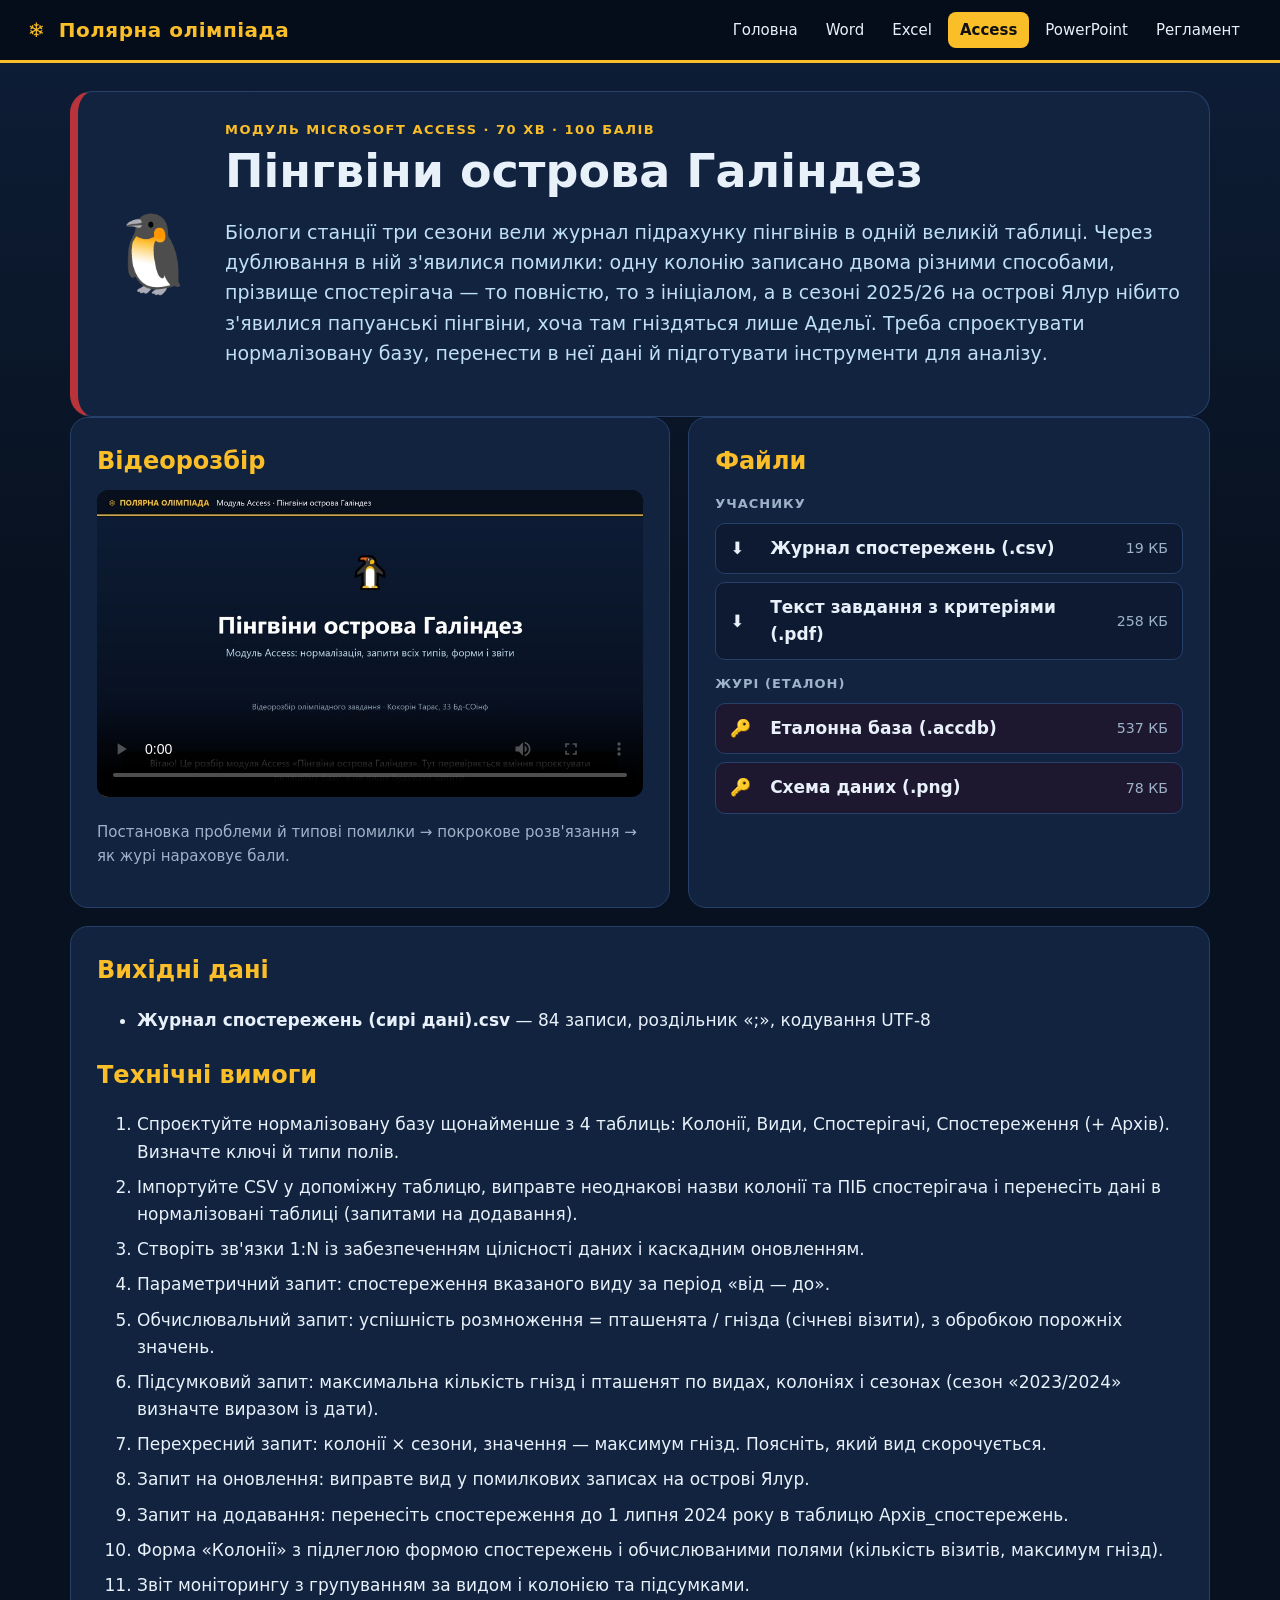
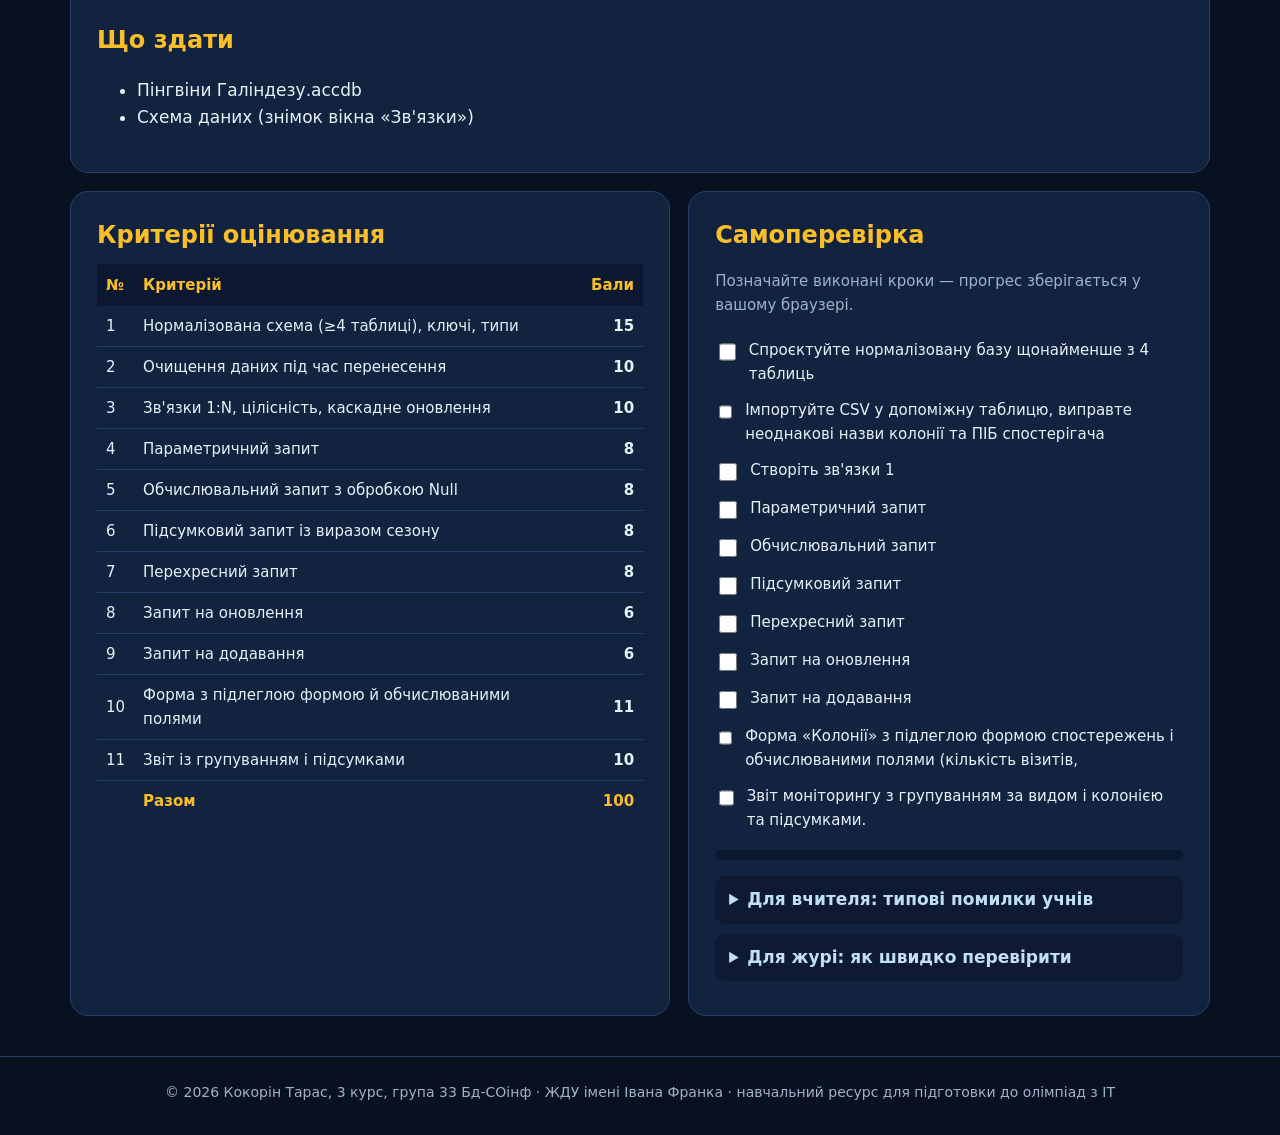
==== access.html @ b7517194 "Полярна олімпіада: сайт-тренажер (ЛР 7) Co-Authored-By: Claude Opus 5.5 <noreply@anthropic.com>" ====
<!doctype html>
<html lang="uk">
<head>
<meta charset="utf-8">
<meta name="viewport" content="width=device-width, initial-scale=1">
<title>Пінгвіни острова Галіндез — Полярна олімпіада</title>
<meta name="description" content="Біологи станції три сезони вели журнал підрахунку пінгвінів в одній великій таблиці. Через дублювання в ній з&#x27;явилися помилки: одну колонію записано д">
<link rel="stylesheet" href="css/style.css">
</head>
<body>
<header class="top"><a class="brand" href="index.html"><span>❄</span> Полярна олімпіада</a><nav><a href="index.html">Головна</a><a href="word.html">Word</a><a href="excel.html">Excel</a><a href="access.html" class=on>Access</a><a href="powerpoint.html">PowerPoint</a><a href="reglament.html">Регламент</a></nav></header>
<main>

<section class="mod-hero access">
  <div class="icon">🐧</div>
  <div><p class="kicker">Модуль Microsoft Access · 70 хв · 100 балів</p><h1>Пінгвіни острова Галіндез</h1><p class="lead">Біологи станції три сезони вели журнал підрахунку пінгвінів в одній великій таблиці. Через дублювання в ній з&#x27;явилися помилки: одну колонію записано двома різними способами, прізвище спостерігача — то повністю, то з ініціалом, а в сезоні 2025/26 на острові Ялур нібито з&#x27;явилися папуанські пінгвіни, хоча там гніздяться лише Адельї. Треба спроєктувати нормалізовану базу, перенести в неї дані й підготувати інструменти для аналізу.</p></div>
</section>
<div class="grid2">
  <section class="card">
    <h2>Відеорозбір</h2>
    <video controls preload="metadata" poster="img/poster_access.jpg" src="video/access.mp4"></video>
    <p class="muted">Постановка проблеми й типові помилки → покрокове розв'язання → як журі нараховує бали.</p>
  </section>
  <section class="card">
    <h2>Файли</h2>
    <p class="label">Учаснику</p>
    <a class="dl student" href="files/access/Журнал спостережень (сирі дані).csv" download><span>⬇</span><b>Журнал спостережень (.csv)</b><small>19 КБ</small></a>
    <a class="dl student" href="files/access/Завдання — Пінгвіни острова Галіндез.pdf" download><span>⬇</span><b>Текст завдання з критеріями (.pdf)</b><small>258 КБ</small></a>
    <p class="label">Журі (еталон)</p>
    <a class="dl jury" href="files/access/Пінгвіни Галіндезу — еталон.accdb" download><span>🔑</span><b>Еталонна база (.accdb)</b><small>537 КБ</small></a><a class="dl jury" href="files/access/Схема даних (еталон).png" download><span>🔑</span><b>Схема даних (.png)</b><small>78 КБ</small></a>
  </section>
</div>
<section class="card">
  <h2>Вихідні дані</h2><ul><li><b>Журнал спостережень (сирі дані).csv</b> — 84 записи, роздільник «;», кодування UTF-8</li></ul>
  <h2>Технічні вимоги</h2><ol class="steps"><li>Спроєктуйте нормалізовану базу щонайменше з 4 таблиць: Колонії, Види, Спостерігачі, Спостереження (+ Архів). Визначте ключі й типи полів.</li><li>Імпортуйте CSV у допоміжну таблицю, виправте неоднакові назви колонії та ПІБ спостерігача і перенесіть дані в нормалізовані таблиці (запитами на додавання).</li><li>Створіть зв&#x27;язки 1:N із забезпеченням цілісності даних і каскадним оновленням.</li><li>Параметричний запит: спостереження вказаного виду за період «від — до».</li><li>Обчислювальний запит: успішність розмноження = пташенята / гнізда (січневі візити), з обробкою порожніх значень.</li><li>Підсумковий запит: максимальна кількість гнізд і пташенят по видах, колоніях і сезонах (сезон «2023/2024» визначте виразом із дати).</li><li>Перехресний запит: колонії × сезони, значення — максимум гнізд. Поясніть, який вид скорочується.</li><li>Запит на оновлення: виправте вид у помилкових записах на острові Ялур.</li><li>Запит на додавання: перенесіть спостереження до 1 липня 2024 року в таблицю Архів_спостережень.</li><li>Форма «Колонії» з підлеглою формою спостережень і обчислюваними полями (кількість візитів, максимум гнізд).</li><li>Звіт моніторингу з групуванням за видом і колонією та підсумками.</li></ol>
  <h2>Що здати</h2><ul><li>Пінгвіни Галіндезу.accdb</li><li>Схема даних (знімок вікна «Зв&#x27;язки»)</li></ul>
</section>
<div class="grid2">
  <section class="card">
    <h2>Критерії оцінювання</h2>
    <table class="rubric"><thead><tr><th>№</th><th>Критерій</th><th>Бали</th></tr></thead><tbody><tr><td>1</td><td>Нормалізована схема (≥4 таблиці), ключі, типи</td><td>15</td></tr><tr><td>2</td><td>Очищення даних під час перенесення</td><td>10</td></tr><tr><td>3</td><td>Зв&#x27;язки 1:N, цілісність, каскадне оновлення</td><td>10</td></tr><tr><td>4</td><td>Параметричний запит</td><td>8</td></tr><tr><td>5</td><td>Обчислювальний запит з обробкою Null</td><td>8</td></tr><tr><td>6</td><td>Підсумковий запит із виразом сезону</td><td>8</td></tr><tr><td>7</td><td>Перехресний запит</td><td>8</td></tr><tr><td>8</td><td>Запит на оновлення</td><td>6</td></tr><tr><td>9</td><td>Запит на додавання</td><td>6</td></tr><tr><td>10</td><td>Форма з підлеглою формою й обчислюваними полями</td><td>11</td></tr><tr><td>11</td><td>Звіт із групуванням і підсумками</td><td>10</td></tr></tbody>
    <tfoot><tr><td></td><td>Разом</td><td>100</td></tr></tfoot></table>
  </section>
  <section class="card">
    <h2>Самоперевірка</h2>
    <p class="muted">Позначайте виконані кроки — прогрес зберігається у вашому браузері.</p>
    <div class="check" data-module="access"><label><input type="checkbox" data-key="access-0"> Спроєктуйте нормалізовану базу щонайменше з 4 таблиць</label><label><input type="checkbox" data-key="access-1"> Імпортуйте CSV у допоміжну таблицю, виправте неоднакові назви колонії та ПІБ спостерігача </label><label><input type="checkbox" data-key="access-2"> Створіть зв&#x27;язки 1</label><label><input type="checkbox" data-key="access-3"> Параметричний запит</label><label><input type="checkbox" data-key="access-4"> Обчислювальний запит</label><label><input type="checkbox" data-key="access-5"> Підсумковий запит</label><label><input type="checkbox" data-key="access-6"> Перехресний запит</label><label><input type="checkbox" data-key="access-7"> Запит на оновлення</label><label><input type="checkbox" data-key="access-8"> Запит на додавання</label><label><input type="checkbox" data-key="access-9"> Форма «Колонії» з підлеглою формою спостережень і обчислюваними полями (кількість візитів,</label><label><input type="checkbox" data-key="access-10"> Звіт моніторингу з групуванням за видом і колонією та підсумками.</label></div>
    <div class="bar"><i data-bar="access"></i></div>
    <details><summary>Для вчителя: типові помилки учнів</summary><ul><li>Імпортують CSV як одну таблицю і будують на ній усі запити — це не нормалізація.</li><li>Не помічають «Петерман Західна» без дефіса: у довіднику колоній з&#x27;являються 7 колоній замість 6.</li><li>Сезон рахують як рік дати — листопад і січень одного сезону потрапляють у різні групи.</li><li>Ділять на порожнє поле «Гнізда» в лютневих записах — запит видає помилку.</li><li>Запит на оновлення пишуть без умови за колонією — «виправляють» вид в усіх колоніях.</li></ul></details>
    <details><summary>Для журі: як швидко перевірити</summary><p>Відкрийте вікно «Зв&#x27;язки»: має бути 3 зв&#x27;язки з позначками 1 і ∞. Після запиту на оновлення в базі не лишається жодного папуанського пінгвіна на Ялурі; у таблиці Колонії — рівно 6 записів.</p></details>
  </section>
</div>

</main>
<footer>© 2026 Кокорін Тарас, 3 курс, група 33 Бд-СОінф · ЖДУ імені Івана Франка · навчальний ресурс для підготовки до олімпіад з ІТ</footer>
<script src="js/app.js"></script>
</body>
</html>
---- css/style.css ----
:root {
  --bg: #08111f; --bg2: #0e1e38; --card: #12233f; --line: #26406a;
  --text: #e8f1fa; --muted: #9db3c9; --amber: #fabe28; --ice: #bfe0f5;
  --word: #2b6fd6; --excel: #1f8f50; --access: #b8343a; --powerpoint: #d2582b;
}
* { box-sizing: border-box; }
html { scroll-behavior: smooth; }
body { margin: 0; background: linear-gradient(180deg, var(--bg2), var(--bg) 600px); color: var(--text);
  font: 17px/1.6 "Segoe UI", system-ui, -apple-system, Roboto, sans-serif; min-height: 100vh; }
a { color: var(--ice); }
.top { position: sticky; top: 0; z-index: 5; display: flex; align-items: center; justify-content: space-between; gap: 16px;
  padding: 12px 28px; background: rgba(6, 12, 24, .92); backdrop-filter: blur(8px); border-bottom: 3px solid var(--amber); flex-wrap: wrap; }
.brand { color: var(--amber); font-weight: 700; font-size: 20px; text-decoration: none; letter-spacing: .5px; }
.brand span { margin-right: 6px; }
nav { display: flex; gap: 4px; flex-wrap: wrap; }
nav a { color: var(--text); text-decoration: none; padding: 6px 12px; border-radius: 8px; font-size: 15px; }
nav a:hover { background: #1b2f52; }
nav a.on { background: var(--amber); color: #111; font-weight: 600; }
main { max-width: 1180px; margin: 0 auto; padding: 28px 20px 40px; }
footer { text-align: center; color: var(--muted); font-size: 14px; padding: 24px 16px 32px; border-top: 1px solid var(--line); }
h1 { font-size: 46px; line-height: 1.15; margin: 6px 0 12px; }
h2 { font-size: 24px; margin: 22px 0 10px; color: var(--amber); }
.card h2:first-child { margin-top: 0; }
.kicker { color: var(--amber); text-transform: uppercase; letter-spacing: 1.5px; font-size: 13px; font-weight: 600; margin: 0; }
.lead { font-size: 19px; color: var(--ice); }
.muted { color: var(--muted); font-size: 15px; }
.card { background: var(--card); border: 1px solid var(--line); border-radius: 18px; padding: 24px 26px; margin: 18px 0; }
.grid2 { display: grid; grid-template-columns: 1.15fr 1fr; gap: 18px; }
.grid2 > .card { margin: 0; }
.grid2 + .card, .card + .grid2, .grid2 + .grid2 { margin-top: 18px; }

/* головна */
.hero { position: relative; overflow: hidden; text-align: center; padding: 70px 20px 60px; border-radius: 24px;
  background: radial-gradient(ellipse at 50% 120%, #1d3d6b, #0a1528 70%); border: 1px solid var(--line); }
.hero h1 { font-size: 64px; }
.hero .author { color: var(--muted); }
.aurora { position: absolute; inset: -40% -10% auto; height: 120%; pointer-events: none; opacity: .55; filter: blur(40px);
  background: conic-gradient(from 200deg at 50% 60%, transparent, #2ee59d55, #34b4ff55, #a35cff44, transparent 70%);
  animation: aurora 14s ease-in-out infinite alternate; }
@keyframes aurora { from { transform: translateX(-6%) rotate(-4deg); } to { transform: translateX(6%) rotate(4deg); } }
.hero > *:not(.aurora) { position: relative; }
.cta { display: flex; gap: 12px; justify-content: center; flex-wrap: wrap; margin-top: 22px; }
.btn { background: var(--amber); color: #111; font-weight: 700; padding: 12px 22px; border-radius: 12px; text-decoration: none; }
.btn.ghost { background: transparent; color: var(--text); border: 2px solid var(--amber); }
.tips { display: grid; grid-template-columns: 1fr 1fr; gap: 16px; }
.tips > div { background: #0d1a31; border-left: 4px solid var(--amber); border-radius: 10px; padding: 12px 16px; }
.tips p { margin: 6px 0 0; color: var(--ice); font-size: 15px; }
.section-title { font-size: 30px; margin-top: 36px; }
.modules { display: grid; grid-template-columns: repeat(4, 1fr); gap: 16px; }
.mcard { display: flex; flex-direction: column; gap: 6px; padding: 22px; border-radius: 18px; text-decoration: none; color: var(--text);
  background: var(--card); border: 1px solid var(--line); border-top: 6px solid var(--c); transition: transform .15s, box-shadow .15s; }
.mcard:hover { transform: translateY(-4px); box-shadow: 0 12px 30px #0008; }
.mcard .icon { font-size: 42px; }
.mcard .app { color: var(--c); font-weight: 700; font-size: 14px; text-transform: uppercase; filter: brightness(1.4); }
.mcard b { font-size: 20px; }
.mcard .meta { margin-top: auto; color: var(--amber); font-size: 14px; font-weight: 600; }
.word { --c: var(--word); } .excel { --c: var(--excel); } .access { --c: var(--access); } .powerpoint { --c: var(--powerpoint); }

/* сторінка модуля */
.mod-hero { display: flex; gap: 24px; align-items: center; padding: 28px; border-radius: 22px; background: var(--card);
  border: 1px solid var(--line); border-left: 8px solid var(--c, var(--amber)); }
.mod-hero .icon { font-size: 76px; }
.mod-hero h1 { margin: 4px 0 8px; }
video { width: 100%; border-radius: 12px; background: #000; aspect-ratio: 16 / 9; }
.label { margin: 14px 0 6px; font-weight: 700; color: var(--muted); text-transform: uppercase; font-size: 13px; letter-spacing: 1px; }
.dl { display: grid; grid-template-columns: 30px 1fr auto; align-items: center; gap: 10px; padding: 11px 14px; margin: 8px 0;
  border-radius: 10px; text-decoration: none; color: var(--text); background: #0d1a31; border: 1px solid var(--line); }
.dl:hover { border-color: var(--amber); }
.dl.jury { background: #1d1730; }
.dl small { color: var(--muted); }
.steps li { margin: 8px 0; }
.rubric { width: 100%; border-collapse: collapse; font-size: 15px; }
.rubric th { background: #0b1830; color: var(--amber); text-align: left; padding: 9px; }
.rubric td { padding: 8px 9px; border-bottom: 1px solid var(--line); }
.rubric td:last-child, .rubric th:last-child { text-align: right; font-weight: 700; }
.rubric tfoot td { font-weight: 700; color: var(--amber); border: 0; }
.check label { display: flex; gap: 10px; align-items: flex-start; padding: 6px 0; cursor: pointer; font-size: 15px; }
.check input { margin-top: 5px; accent-color: var(--amber); width: 18px; height: 18px; }
.bar { height: 10px; background: #0b1830; border-radius: 6px; margin: 12px 0 16px; overflow: hidden; }
.bar i { display: block; height: 100%; width: 0; background: linear-gradient(90deg, var(--amber), #2ee59d); transition: width .3s; }
details { background: #0d1a31; border-radius: 10px; padding: 10px 14px; margin: 10px 0; }
summary { cursor: pointer; font-weight: 600; color: var(--ice); }

/* регламент */
.rule { border-left: 4px solid var(--amber); padding: 4px 0 4px 14px; margin: 0 0 14px; }
.rule p { margin: 4px 0 0; color: var(--ice); font-size: 15px; }
.timer { background: #0b1830; border-radius: 16px; padding: 20px; text-align: center; }
#clock { font: 700 64px/1 Consolas, monospace; color: var(--amber); margin: 6px 0 16px; letter-spacing: 2px; }
#clock.done { color: #ff6b6b; animation: blink 1s infinite; }
@keyframes blink { 50% { opacity: .3; } }
.tbtns { display: flex; gap: 8px; justify-content: center; flex-wrap: wrap; margin: 8px 0; }
.tbtns button { background: #1b2f52; color: var(--text); border: 1px solid var(--line); border-radius: 10px; padding: 8px 14px; font: inherit; font-size: 15px; cursor: pointer; }
.tbtns button.sel, .tbtns button.go { background: var(--amber); color: #111; font-weight: 700; }

@media (max-width: 900px) {
  .grid2, .tips { grid-template-columns: 1fr; }
  .modules { grid-template-columns: 1fr 1fr; }
  h1, .hero h1 { font-size: 38px; }
  .mod-hero { flex-direction: column; align-items: flex-start; }
}
@media (max-width: 560px) {
  .modules { grid-template-columns: 1fr; }
  .top { padding: 10px 16px; }
  main { padding: 18px 16px; }
  #clock { font-size: 46px; }
}
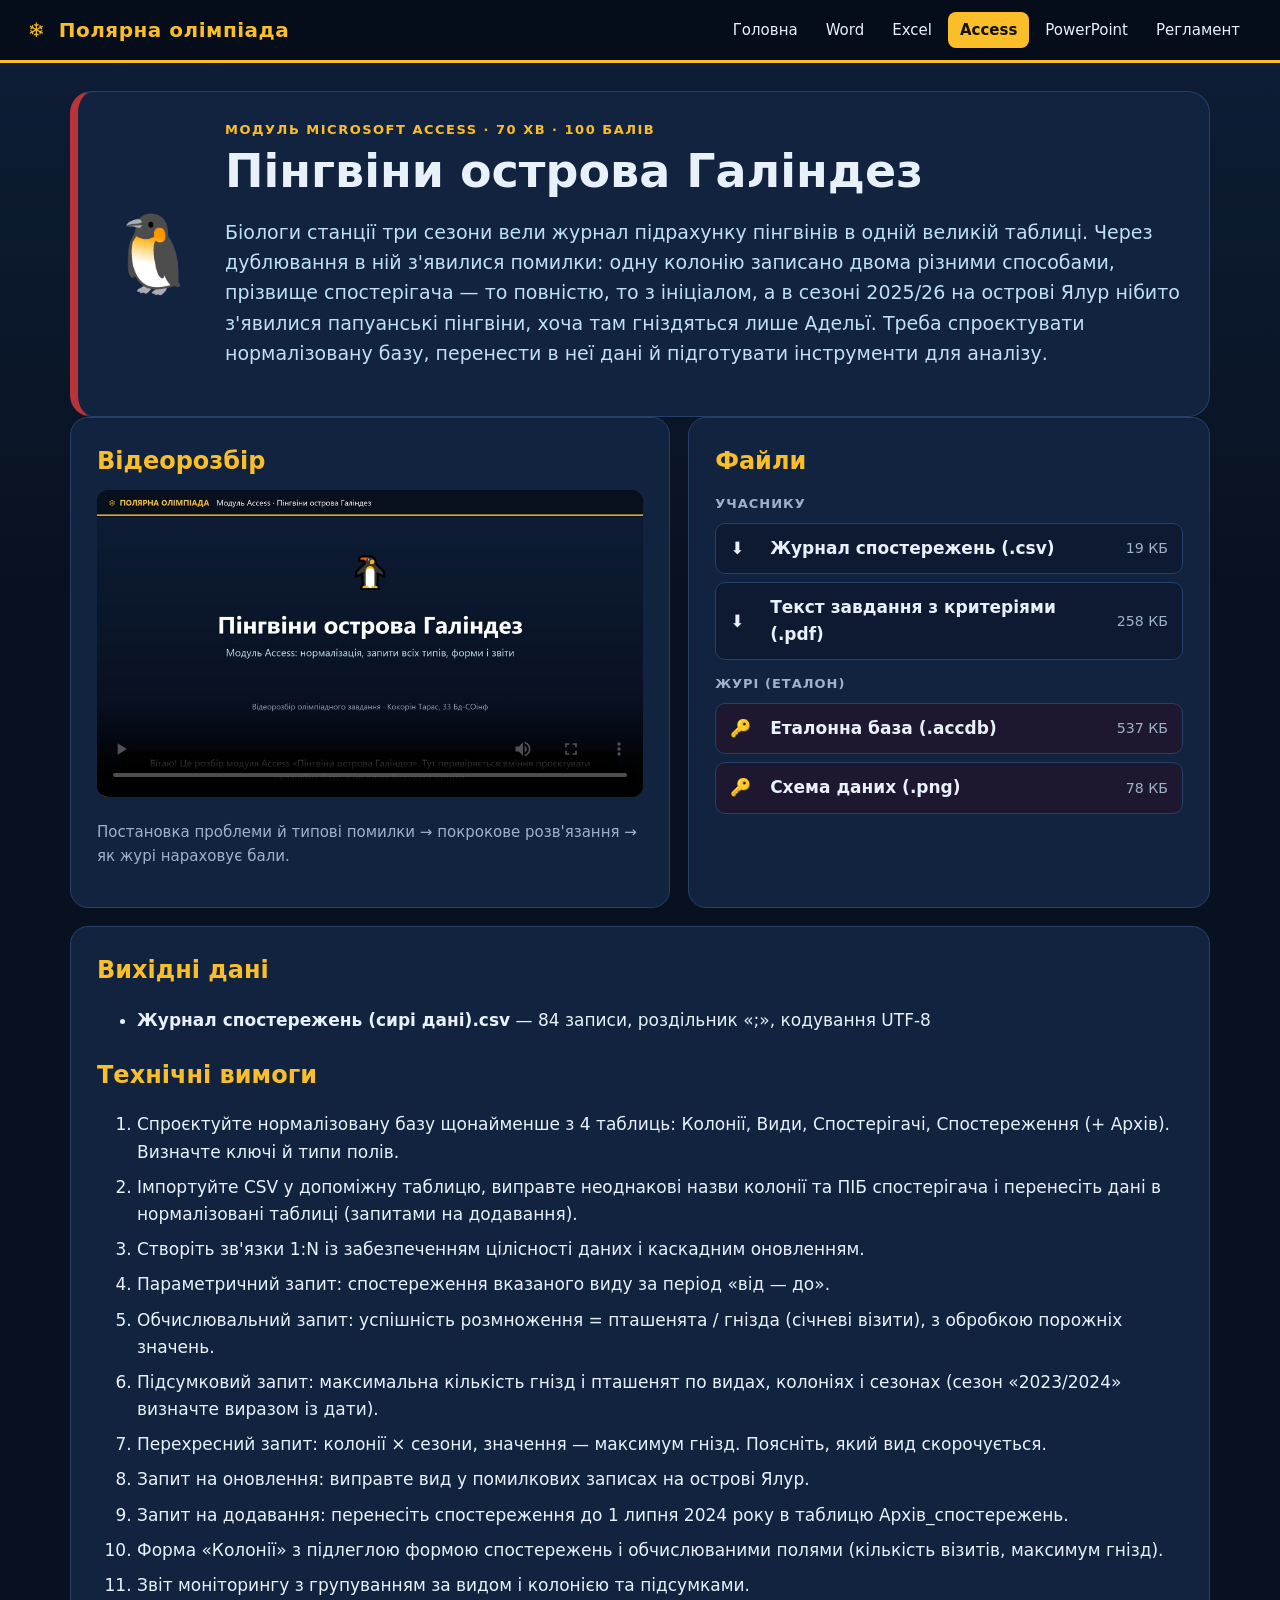
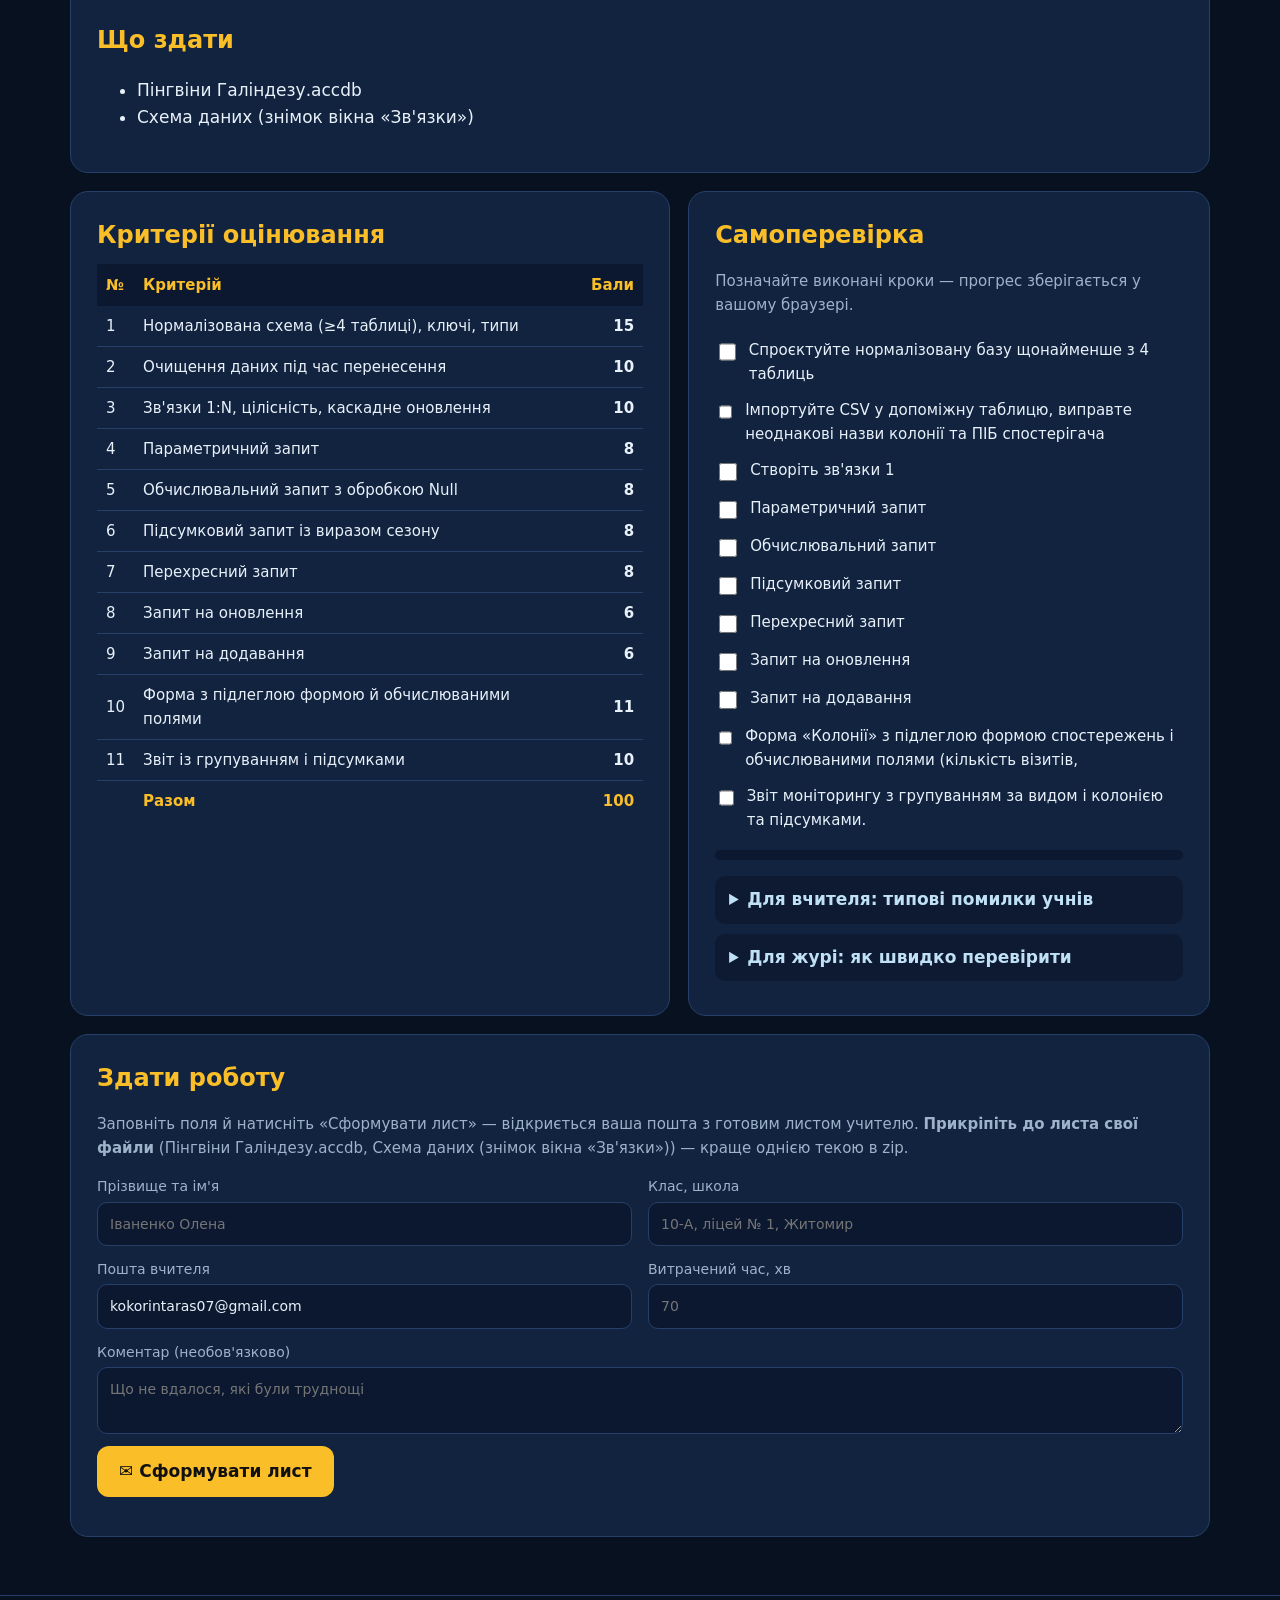
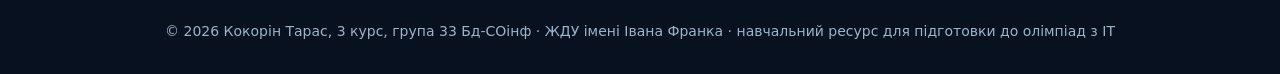
==== commit 7fce2510: "Додано форму «Здати роботу» на сторінках модулів Co-Authored-By: Claude Opus 5.5 <noreply@anthropic." ====
--- a/access.html
+++ b/access.html
@@ -50,6 +50,20 @@
     <details><summary>Для журі: як швидко перевірити</summary><p>Відкрийте вікно «Зв&#x27;язки»: має бути 3 зв&#x27;язки з позначками 1 і ∞. Після запиту на оновлення в базі не лишається жодного папуанського пінгвіна на Ялурі; у таблиці Колонії — рівно 6 записів.</p></details>
   </section>
 </div>
+<section class="card submit" id="submit">
+  <h2>Здати роботу</h2>
+  <p class="muted">Заповніть поля й натисніть «Сформувати лист» — відкриється ваша пошта з готовим листом учителю.
+  <b>Прикріпіть до листа свої файли</b> (Пінгвіни Галіндезу.accdb, Схема даних (знімок вікна «Зв&#x27;язки»)) — краще однією текою в zip.</p>
+  <form class="sub-form" data-module="access" data-title="Microsoft Access · Пінгвіни острова Галіндез" data-steps="11">
+    <label>Прізвище та ім'я<input name="name" required placeholder="Іваненко Олена"></label>
+    <label>Клас, школа<input name="school" required placeholder="10-А, ліцей № 1, Житомир"></label>
+    <label>Пошта вчителя<input name="to" type="email" required value="kokorintaras07@gmail.com"></label>
+    <label>Витрачений час, хв<input name="time" type="number" min="1" max="300" placeholder="70"></label>
+    <label class="wide">Коментар (необов'язково)<textarea name="note" rows="2" placeholder="Що не вдалося, які були труднощі"></textarea></label>
+    <button class="btn" type="submit">✉ Сформувати лист</button>
+  </form>
+  <p class="sub-msg muted"></p>
+</section>
 
 </main>
 <footer>© 2026 Кокорін Тарас, 3 курс, група 33 Бд-СОінф · ЖДУ імені Івана Франка · навчальний ресурс для підготовки до олімпіад з ІТ</footer>
--- a/css/style.css
+++ b/css/style.css
@@ -104,3 +104,13 @@
   main { padding: 18px 16px; }
   #clock { font-size: 46px; }
 }
+
+/* здача роботи */
+.sub-form { display: grid; grid-template-columns: 1fr 1fr; gap: 12px 16px; margin-top: 10px; }
+.sub-form label { display: flex; flex-direction: column; gap: 4px; font-size: 14px; color: var(--muted); }
+.sub-form .wide { grid-column: 1 / -1; }
+.sub-form input, .sub-form textarea { background: #0b1830; color: var(--text); border: 1px solid var(--line); border-radius: 10px; padding: 10px 12px; font: inherit; }
+.sub-form input:focus, .sub-form textarea:focus { outline: 2px solid var(--amber); border-color: transparent; }
+.sub-form .btn { grid-column: 1 / -1; justify-self: start; border: 0; cursor: pointer; font: inherit; font-weight: 700; }
+.sub-msg { margin-top: 10px; }
+@media (max-width: 560px) { .sub-form { grid-template-columns: 1fr; } }
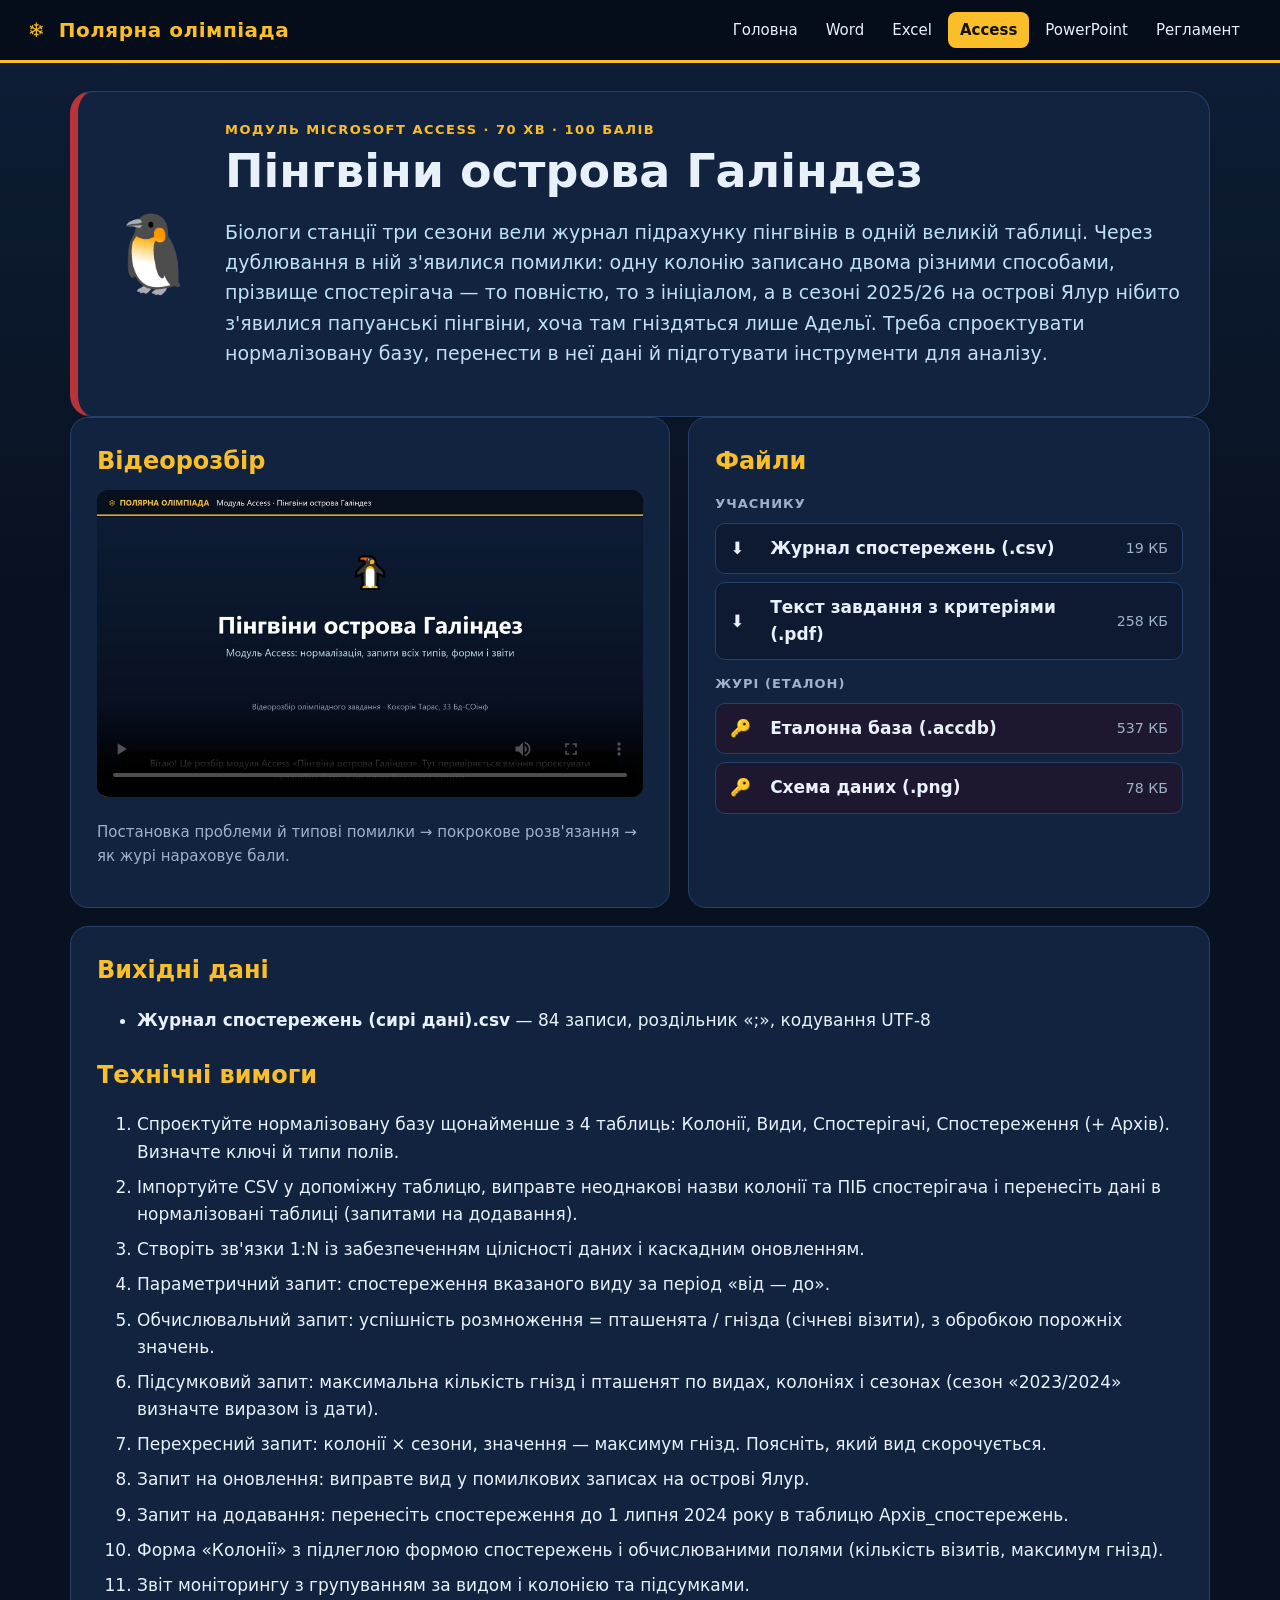
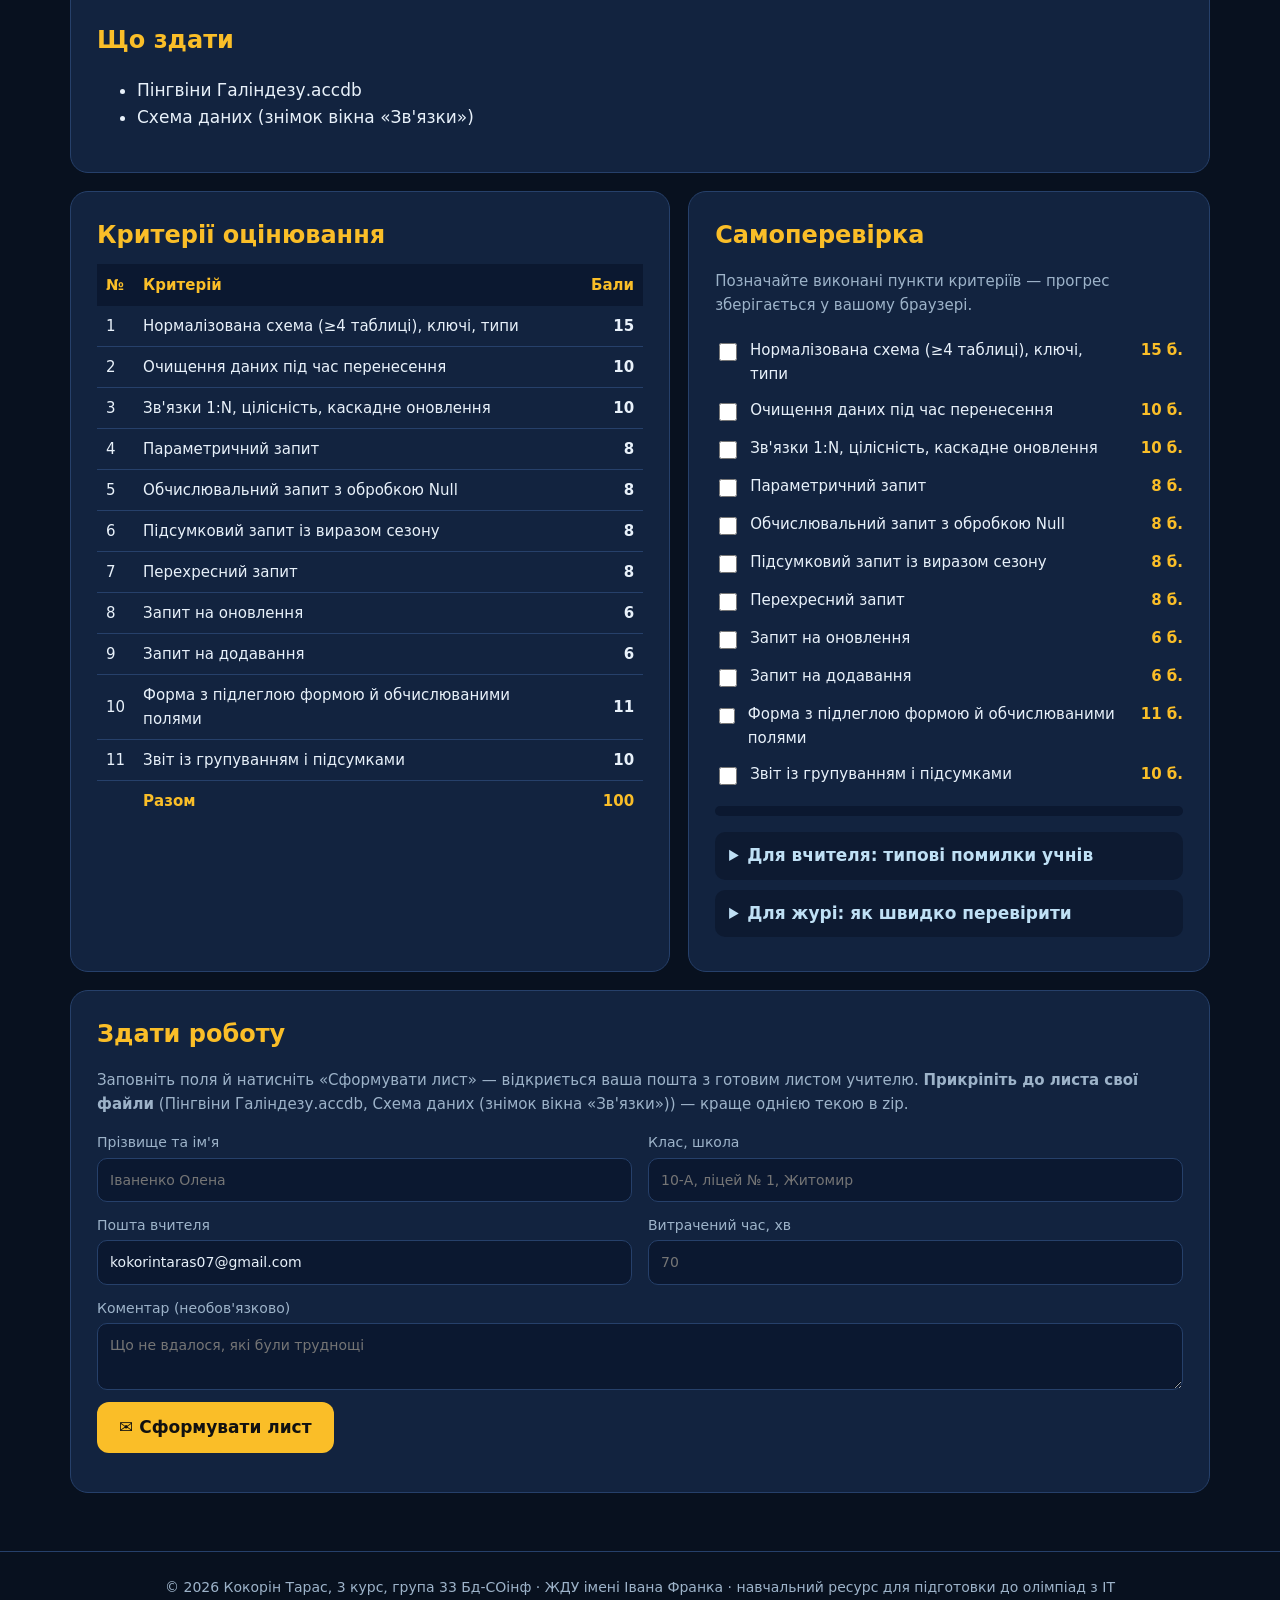
==== commit 934dffe5: "Самоперевірка за критеріями з балами, оновлення кешу стилів Co-Authored-By: Claude Opus 5.5 <noreply" ====
--- a/access.html
+++ b/access.html
@@ -5,7 +5,7 @@
 <meta name="viewport" content="width=device-width, initial-scale=1">
 <title>Пінгвіни острова Галіндез — Полярна олімпіада</title>
 <meta name="description" content="Біологи станції три сезони вели журнал підрахунку пінгвінів в одній великій таблиці. Через дублювання в ній з&#x27;явилися помилки: одну колонію записано д">
-<link rel="stylesheet" href="css/style.css">
+<link rel="stylesheet" href="css/style.css?v=3">
 </head>
 <body>
 <header class="top"><a class="brand" href="index.html"><span>❄</span> Полярна олімпіада</a><nav><a href="index.html">Головна</a><a href="word.html">Word</a><a href="excel.html">Excel</a><a href="access.html" class=on>Access</a><a href="powerpoint.html">PowerPoint</a><a href="reglament.html">Регламент</a></nav></header>
@@ -43,8 +43,8 @@
   </section>
   <section class="card">
     <h2>Самоперевірка</h2>
-    <p class="muted">Позначайте виконані кроки — прогрес зберігається у вашому браузері.</p>
-    <div class="check" data-module="access"><label><input type="checkbox" data-key="access-0"> Спроєктуйте нормалізовану базу щонайменше з 4 таблиць</label><label><input type="checkbox" data-key="access-1"> Імпортуйте CSV у допоміжну таблицю, виправте неоднакові назви колонії та ПІБ спостерігача </label><label><input type="checkbox" data-key="access-2"> Створіть зв&#x27;язки 1</label><label><input type="checkbox" data-key="access-3"> Параметричний запит</label><label><input type="checkbox" data-key="access-4"> Обчислювальний запит</label><label><input type="checkbox" data-key="access-5"> Підсумковий запит</label><label><input type="checkbox" data-key="access-6"> Перехресний запит</label><label><input type="checkbox" data-key="access-7"> Запит на оновлення</label><label><input type="checkbox" data-key="access-8"> Запит на додавання</label><label><input type="checkbox" data-key="access-9"> Форма «Колонії» з підлеглою формою спостережень і обчислюваними полями (кількість візитів,</label><label><input type="checkbox" data-key="access-10"> Звіт моніторингу з групуванням за видом і колонією та підсумками.</label></div>
+    <p class="muted">Позначайте виконані пункти критеріїв — прогрес зберігається у вашому браузері.</p>
+    <div class="check" data-module="access"><label><input type="checkbox" data-key="access-r0"> Нормалізована схема (≥4 таблиці), ключі, типи <span class="pts">15 б.</span></label><label><input type="checkbox" data-key="access-r1"> Очищення даних під час перенесення <span class="pts">10 б.</span></label><label><input type="checkbox" data-key="access-r2"> Зв&#x27;язки 1:N, цілісність, каскадне оновлення <span class="pts">10 б.</span></label><label><input type="checkbox" data-key="access-r3"> Параметричний запит <span class="pts">8 б.</span></label><label><input type="checkbox" data-key="access-r4"> Обчислювальний запит з обробкою Null <span class="pts">8 б.</span></label><label><input type="checkbox" data-key="access-r5"> Підсумковий запит із виразом сезону <span class="pts">8 б.</span></label><label><input type="checkbox" data-key="access-r6"> Перехресний запит <span class="pts">8 б.</span></label><label><input type="checkbox" data-key="access-r7"> Запит на оновлення <span class="pts">6 б.</span></label><label><input type="checkbox" data-key="access-r8"> Запит на додавання <span class="pts">6 б.</span></label><label><input type="checkbox" data-key="access-r9"> Форма з підлеглою формою й обчислюваними полями <span class="pts">11 б.</span></label><label><input type="checkbox" data-key="access-r10"> Звіт із групуванням і підсумками <span class="pts">10 б.</span></label></div>
     <div class="bar"><i data-bar="access"></i></div>
     <details><summary>Для вчителя: типові помилки учнів</summary><ul><li>Імпортують CSV як одну таблицю і будують на ній усі запити — це не нормалізація.</li><li>Не помічають «Петерман Західна» без дефіса: у довіднику колоній з&#x27;являються 7 колоній замість 6.</li><li>Сезон рахують як рік дати — листопад і січень одного сезону потрапляють у різні групи.</li><li>Ділять на порожнє поле «Гнізда» в лютневих записах — запит видає помилку.</li><li>Запит на оновлення пишуть без умови за колонією — «виправляють» вид в усіх колоніях.</li></ul></details>
     <details><summary>Для журі: як швидко перевірити</summary><p>Відкрийте вікно «Зв&#x27;язки»: має бути 3 зв&#x27;язки з позначками 1 і ∞. Після запиту на оновлення в базі не лишається жодного папуанського пінгвіна на Ялурі; у таблиці Колонії — рівно 6 записів.</p></details>
@@ -67,6 +67,6 @@
 
 </main>
 <footer>© 2026 Кокорін Тарас, 3 курс, група 33 Бд-СОінф · ЖДУ імені Івана Франка · навчальний ресурс для підготовки до олімпіад з ІТ</footer>
-<script src="js/app.js"></script>
+<script src="js/app.js?v=3"></script>
 </body>
 </html>
--- a/css/style.css
+++ b/css/style.css
@@ -114,3 +114,5 @@
 .sub-form .btn { grid-column: 1 / -1; justify-self: start; border: 0; cursor: pointer; font: inherit; font-weight: 700; }
 .sub-msg { margin-top: 10px; }
 @media (max-width: 560px) { .sub-form { grid-template-columns: 1fr; } }
+
+.check .pts { margin-left: auto; color: var(--amber); font-weight: 700; white-space: nowrap; padding-left: 8px; }
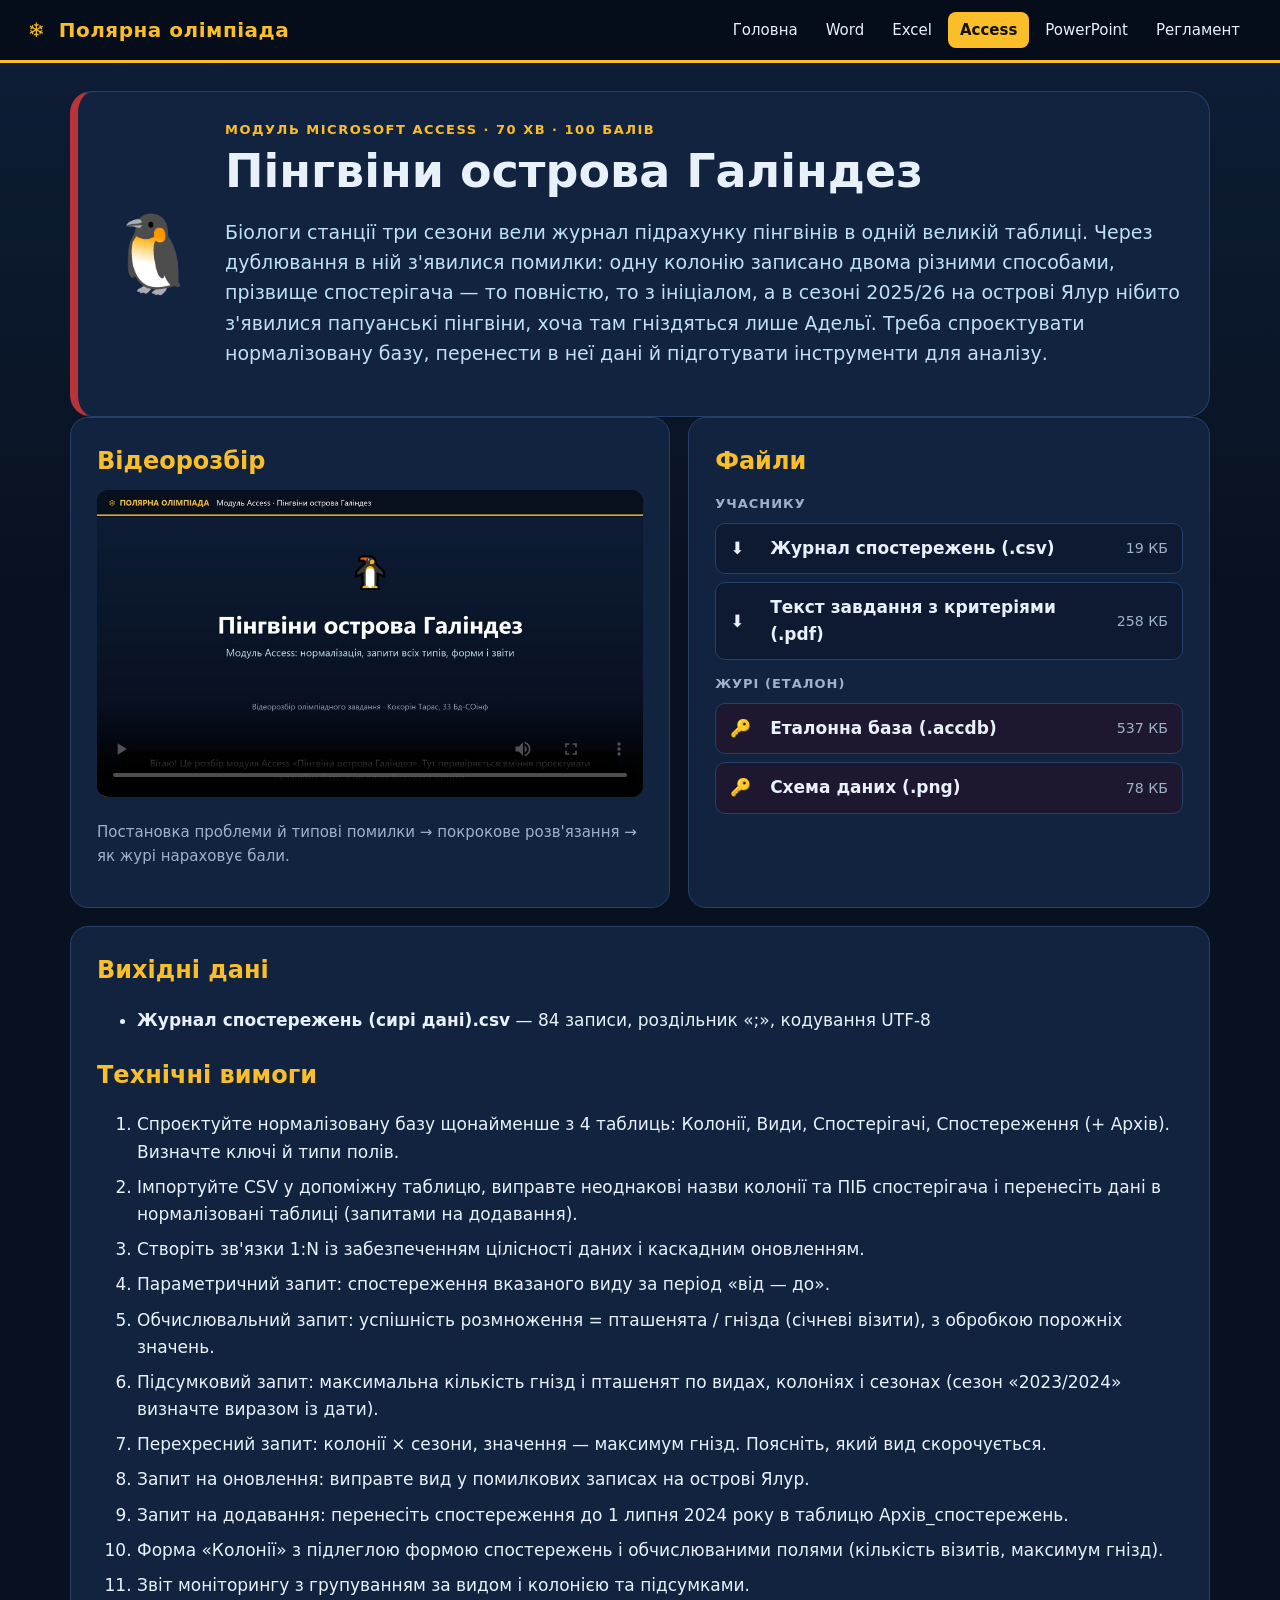
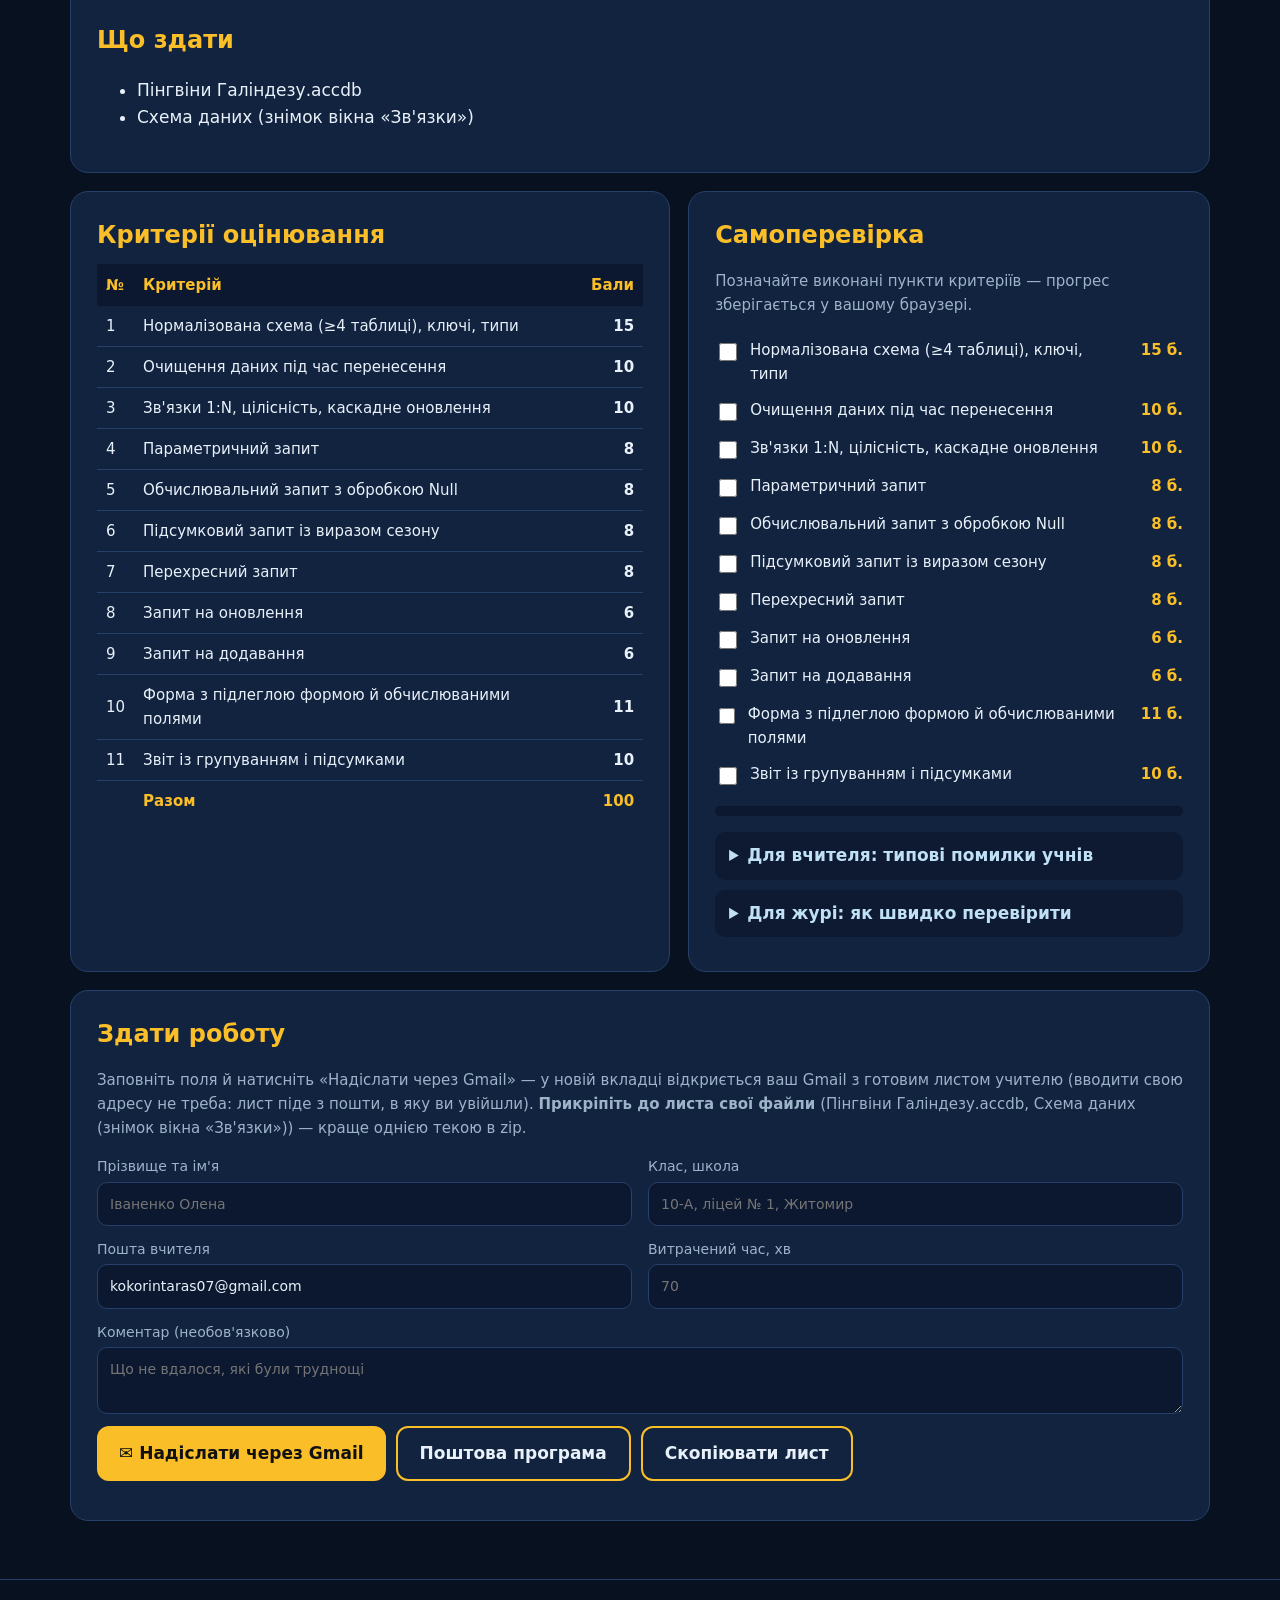
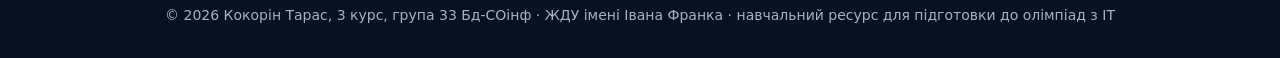
==== commit 8adcd354: "Здача роботи через Gmail, поштову програму або копіювання листа Co-Authored-By: Claude Opus 5.5 <nor" ====
--- a/access.html
+++ b/access.html
@@ -5,7 +5,7 @@
 <meta name="viewport" content="width=device-width, initial-scale=1">
 <title>Пінгвіни острова Галіндез — Полярна олімпіада</title>
 <meta name="description" content="Біологи станції три сезони вели журнал підрахунку пінгвінів в одній великій таблиці. Через дублювання в ній з&#x27;явилися помилки: одну колонію записано д">
-<link rel="stylesheet" href="css/style.css?v=3">
+<link rel="stylesheet" href="css/style.css?v=4">
 </head>
 <body>
 <header class="top"><a class="brand" href="index.html"><span>❄</span> Полярна олімпіада</a><nav><a href="index.html">Головна</a><a href="word.html">Word</a><a href="excel.html">Excel</a><a href="access.html" class=on>Access</a><a href="powerpoint.html">PowerPoint</a><a href="reglament.html">Регламент</a></nav></header>
@@ -52,7 +52,7 @@
 </div>
 <section class="card submit" id="submit">
   <h2>Здати роботу</h2>
-  <p class="muted">Заповніть поля й натисніть «Сформувати лист» — відкриється ваша пошта з готовим листом учителю.
+  <p class="muted">Заповніть поля й натисніть «Надіслати через Gmail» — у новій вкладці відкриється ваш Gmail з готовим листом учителю (вводити свою адресу не треба: лист піде з пошти, в яку ви увійшли).
   <b>Прикріпіть до листа свої файли</b> (Пінгвіни Галіндезу.accdb, Схема даних (знімок вікна «Зв&#x27;язки»)) — краще однією текою в zip.</p>
   <form class="sub-form" data-module="access" data-title="Microsoft Access · Пінгвіни острова Галіндез" data-steps="11">
     <label>Прізвище та ім'я<input name="name" required placeholder="Іваненко Олена"></label>
@@ -60,13 +60,15 @@
     <label>Пошта вчителя<input name="to" type="email" required value="kokorintaras07@gmail.com"></label>
     <label>Витрачений час, хв<input name="time" type="number" min="1" max="300" placeholder="70"></label>
     <label class="wide">Коментар (необов'язково)<textarea name="note" rows="2" placeholder="Що не вдалося, які були труднощі"></textarea></label>
-    <button class="btn" type="submit">✉ Сформувати лист</button>
+    <div class="sub-btns"><button class="btn" type="submit">✉ Надіслати через Gmail</button>
+    <button class="btn ghost" type="button" data-act="mailto">Поштова програма</button>
+    <button class="btn ghost" type="button" data-act="copy">Скопіювати лист</button></div>
   </form>
   <p class="sub-msg muted"></p>
 </section>
 
 </main>
 <footer>© 2026 Кокорін Тарас, 3 курс, група 33 Бд-СОінф · ЖДУ імені Івана Франка · навчальний ресурс для підготовки до олімпіад з ІТ</footer>
-<script src="js/app.js?v=3"></script>
+<script src="js/app.js?v=4"></script>
 </body>
 </html>
--- a/css/style.css
+++ b/css/style.css
@@ -111,7 +111,9 @@
 .sub-form .wide { grid-column: 1 / -1; }
 .sub-form input, .sub-form textarea { background: #0b1830; color: var(--text); border: 1px solid var(--line); border-radius: 10px; padding: 10px 12px; font: inherit; }
 .sub-form input:focus, .sub-form textarea:focus { outline: 2px solid var(--amber); border-color: transparent; }
-.sub-form .btn { grid-column: 1 / -1; justify-self: start; border: 0; cursor: pointer; font: inherit; font-weight: 700; }
+.sub-btns { grid-column: 1 / -1; display: flex; gap: 10px; flex-wrap: wrap; }
+.sub-form .btn { border: 0; cursor: pointer; font: inherit; font-weight: 700; }
+.sub-form .btn.ghost { border: 2px solid var(--amber); }
 .sub-msg { margin-top: 10px; }
 @media (max-width: 560px) { .sub-form { grid-template-columns: 1fr; } }
 
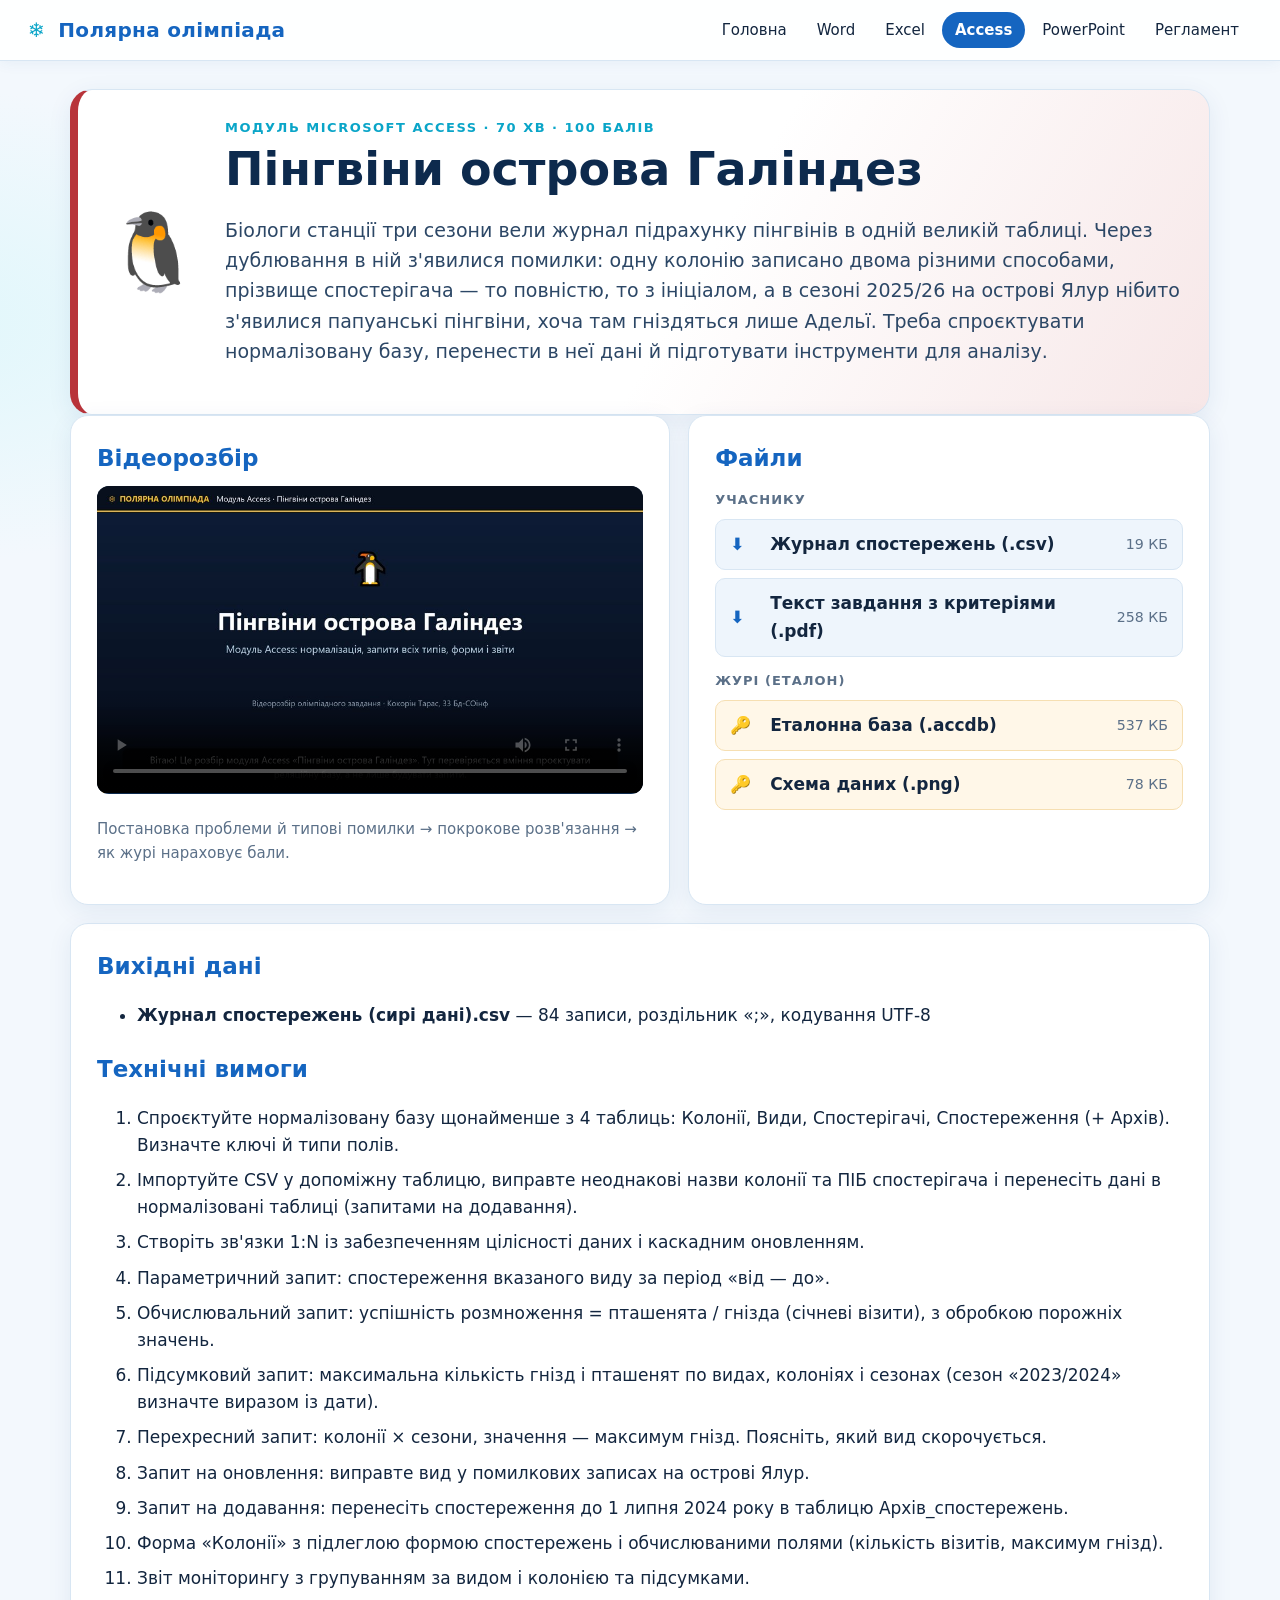
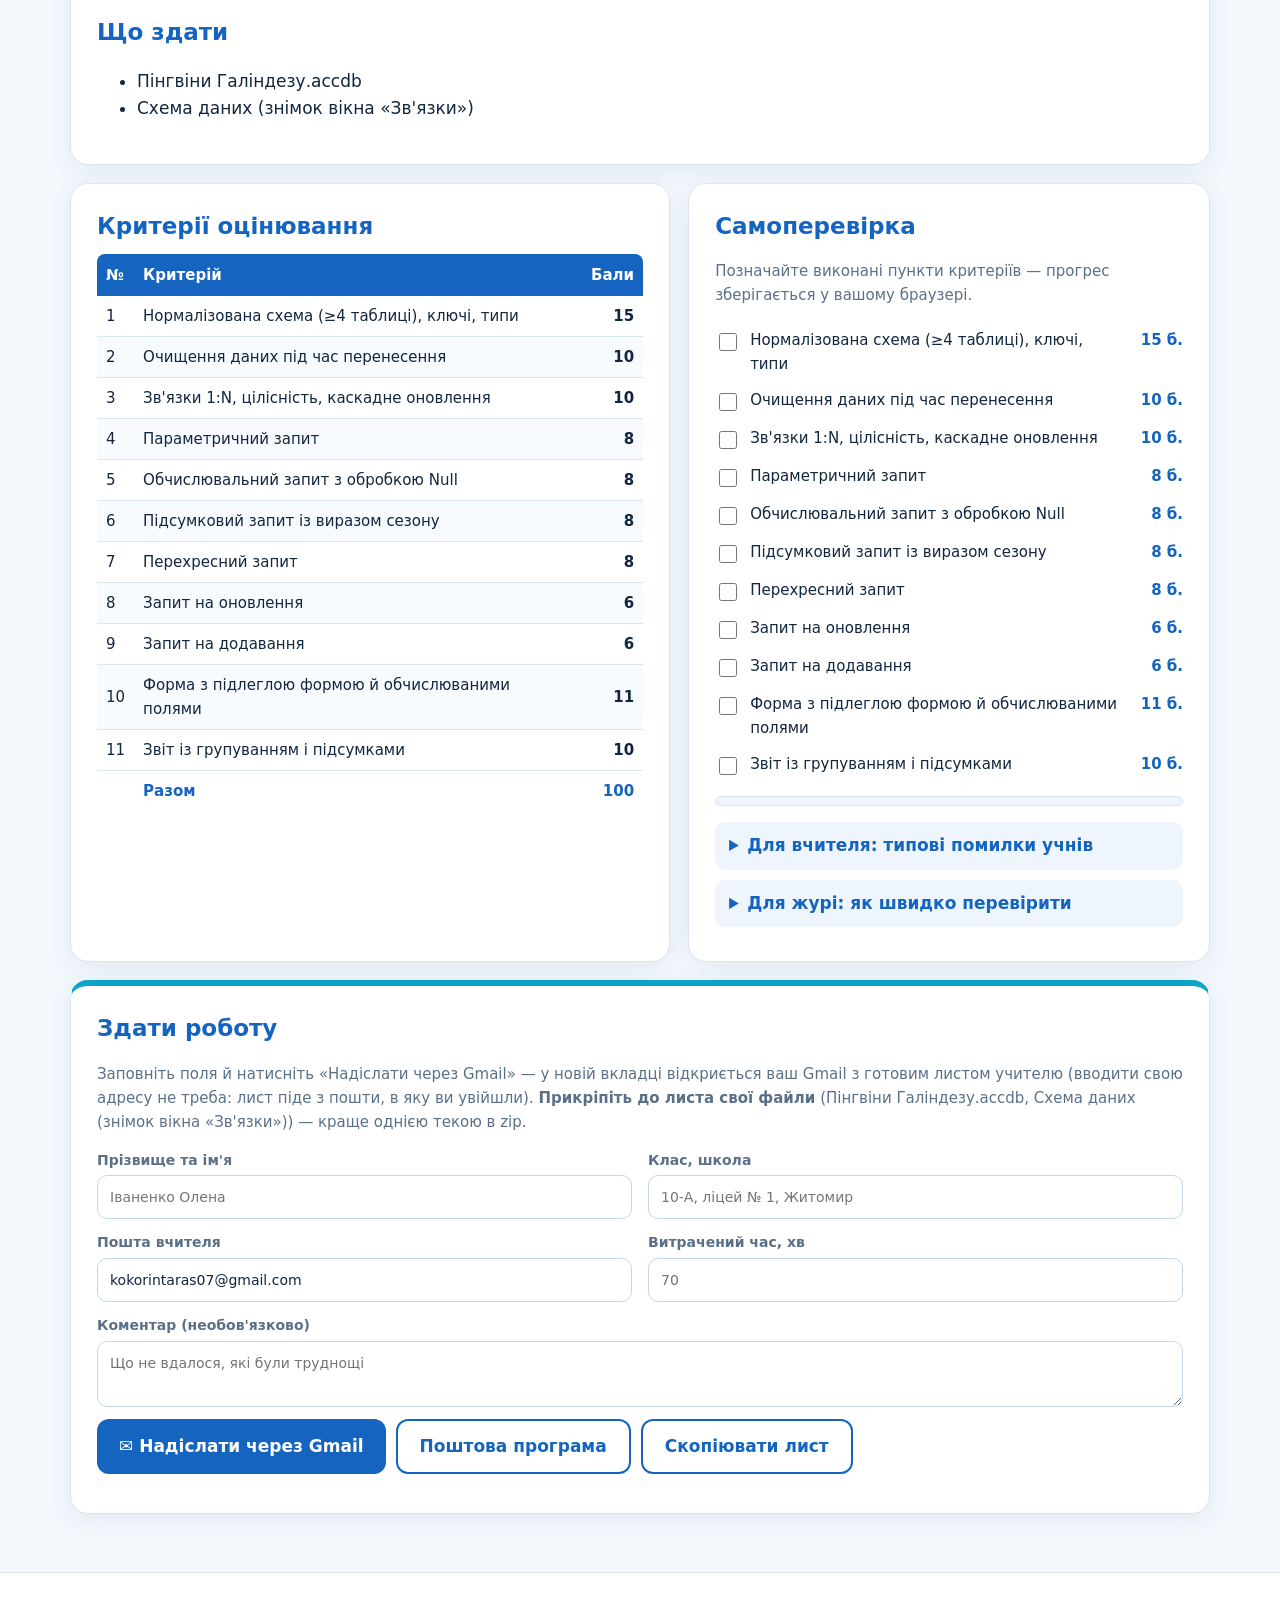
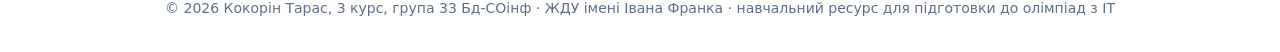
==== commit 57acba87: "Світлий дизайн сайту; захист структури книги в еталоні Excel Co-Authored-By: Claude Opus 5.5 <norepl" ====
--- a/access.html
+++ b/access.html
@@ -5,7 +5,7 @@
 <meta name="viewport" content="width=device-width, initial-scale=1">
 <title>Пінгвіни острова Галіндез — Полярна олімпіада</title>
 <meta name="description" content="Біологи станції три сезони вели журнал підрахунку пінгвінів в одній великій таблиці. Через дублювання в ній з&#x27;явилися помилки: одну колонію записано д">
-<link rel="stylesheet" href="css/style.css?v=4">
+<link rel="stylesheet" href="css/style.css?v=5">
 </head>
 <body>
 <header class="top"><a class="brand" href="index.html"><span>❄</span> Полярна олімпіада</a><nav><a href="index.html">Головна</a><a href="word.html">Word</a><a href="excel.html">Excel</a><a href="access.html" class=on>Access</a><a href="powerpoint.html">PowerPoint</a><a href="reglament.html">Регламент</a></nav></header>
@@ -69,6 +69,6 @@
 
 </main>
 <footer>© 2026 Кокорін Тарас, 3 курс, група 33 Бд-СОінф · ЖДУ імені Івана Франка · навчальний ресурс для підготовки до олімпіад з ІТ</footer>
-<script src="js/app.js?v=4"></script>
+<script src="js/app.js?v=5"></script>
 </body>
 </html>
--- a/css/style.css
+++ b/css/style.css
@@ -1,96 +1,128 @@
 :root {
-  --bg: #08111f; --bg2: #0e1e38; --card: #12233f; --line: #26406a;
-  --text: #e8f1fa; --muted: #9db3c9; --amber: #fabe28; --ice: #bfe0f5;
+  --bg: #f3f8fd; --card: #ffffff; --line: #d8e6f3; --soft: #eef5fc;
+  --text: #13263f; --muted: #5b7088; --accent: #1565c0; --accent2: #0aa5c8; --warm: #f59e0b;
   --word: #2b6fd6; --excel: #1f8f50; --access: #b8343a; --powerpoint: #d2582b;
+  --shadow: 0 6px 24px rgba(21, 70, 130, .08);
 }
 * { box-sizing: border-box; }
 html { scroll-behavior: smooth; }
-body { margin: 0; background: linear-gradient(180deg, var(--bg2), var(--bg) 600px); color: var(--text);
-  font: 17px/1.6 "Segoe UI", system-ui, -apple-system, Roboto, sans-serif; min-height: 100vh; }
-a { color: var(--ice); }
+body { margin: 0; color: var(--text); min-height: 100vh;
+  background: radial-gradient(1200px 500px at 85% -10%, #d7ecff 0%, transparent 60%),
+              radial-gradient(900px 400px at -10% 10%, #dff7fb 0%, transparent 60%), var(--bg);
+  font: 17px/1.6 "Segoe UI", system-ui, -apple-system, Roboto, sans-serif; }
+a { color: var(--accent); }
 .top { position: sticky; top: 0; z-index: 5; display: flex; align-items: center; justify-content: space-between; gap: 16px;
-  padding: 12px 28px; background: rgba(6, 12, 24, .92); backdrop-filter: blur(8px); border-bottom: 3px solid var(--amber); flex-wrap: wrap; }
-.brand { color: var(--amber); font-weight: 700; font-size: 20px; text-decoration: none; letter-spacing: .5px; }
-.brand span { margin-right: 6px; }
+  padding: 12px 28px; background: rgba(255, 255, 255, .9); backdrop-filter: blur(10px);
+  border-bottom: 1px solid var(--line); box-shadow: 0 2px 14px rgba(21, 70, 130, .06); flex-wrap: wrap; }
+.brand { color: var(--accent); font-weight: 800; font-size: 20px; text-decoration: none; letter-spacing: .3px; }
+.brand span { margin-right: 6px; color: var(--accent2); }
 nav { display: flex; gap: 4px; flex-wrap: wrap; }
-nav a { color: var(--text); text-decoration: none; padding: 6px 12px; border-radius: 8px; font-size: 15px; }
-nav a:hover { background: #1b2f52; }
-nav a.on { background: var(--amber); color: #111; font-weight: 600; }
+nav a { color: var(--text); text-decoration: none; padding: 6px 13px; border-radius: 999px; font-size: 15px; }
+nav a:hover { background: var(--soft); }
+nav a.on { background: var(--accent); color: #fff; font-weight: 600; }
 main { max-width: 1180px; margin: 0 auto; padding: 28px 20px 40px; }
-footer { text-align: center; color: var(--muted); font-size: 14px; padding: 24px 16px 32px; border-top: 1px solid var(--line); }
-h1 { font-size: 46px; line-height: 1.15; margin: 6px 0 12px; }
-h2 { font-size: 24px; margin: 22px 0 10px; color: var(--amber); }
+footer { text-align: center; color: var(--muted); font-size: 14px; padding: 24px 16px 32px; border-top: 1px solid var(--line); background: #fff; }
+h1 { font-size: 46px; line-height: 1.15; margin: 6px 0 12px; color: #0d2a4d; }
+h2 { font-size: 23px; margin: 22px 0 10px; color: var(--accent); }
 .card h2:first-child { margin-top: 0; }
-.kicker { color: var(--amber); text-transform: uppercase; letter-spacing: 1.5px; font-size: 13px; font-weight: 600; margin: 0; }
-.lead { font-size: 19px; color: var(--ice); }
+.kicker { color: var(--accent2); text-transform: uppercase; letter-spacing: 1.5px; font-size: 13px; font-weight: 700; margin: 0; }
+.lead { font-size: 19px; color: #2c4766; }
 .muted { color: var(--muted); font-size: 15px; }
-.card { background: var(--card); border: 1px solid var(--line); border-radius: 18px; padding: 24px 26px; margin: 18px 0; }
+.card { background: var(--card); border: 1px solid var(--line); border-radius: 18px; padding: 24px 26px; margin: 18px 0; box-shadow: var(--shadow); }
 .grid2 { display: grid; grid-template-columns: 1.15fr 1fr; gap: 18px; }
 .grid2 > .card { margin: 0; }
 .grid2 + .card, .card + .grid2, .grid2 + .grid2 { margin-top: 18px; }
 
 /* головна */
-.hero { position: relative; overflow: hidden; text-align: center; padding: 70px 20px 60px; border-radius: 24px;
-  background: radial-gradient(ellipse at 50% 120%, #1d3d6b, #0a1528 70%); border: 1px solid var(--line); }
-.hero h1 { font-size: 64px; }
-.hero .author { color: var(--muted); }
-.aurora { position: absolute; inset: -40% -10% auto; height: 120%; pointer-events: none; opacity: .55; filter: blur(40px);
-  background: conic-gradient(from 200deg at 50% 60%, transparent, #2ee59d55, #34b4ff55, #a35cff44, transparent 70%);
+.hero { position: relative; overflow: hidden; text-align: center; padding: 72px 20px 62px; border-radius: 26px; color: #fff;
+  background: linear-gradient(160deg, #1e88e5 0%, #26c6da 55%, #b2ebf2 100%); box-shadow: 0 18px 40px rgba(30, 136, 229, .25); }
+.hero h1 { font-size: 64px; color: #fff; text-shadow: 0 3px 16px rgba(0, 40, 90, .25); }
+.hero .kicker { color: #e3f7ff; }
+.hero .lead { color: #f2fbff; }
+.hero .author { color: #e8f6ff; }
+.aurora { position: absolute; inset: -40% -10% auto; height: 120%; pointer-events: none; opacity: .5; filter: blur(40px);
+  background: conic-gradient(from 200deg at 50% 60%, transparent, #ffffff88, #b9fbc0aa, #ffffff66, transparent 70%);
   animation: aurora 14s ease-in-out infinite alternate; }
 @keyframes aurora { from { transform: translateX(-6%) rotate(-4deg); } to { transform: translateX(6%) rotate(4deg); } }
-.hero > *:not(.aurora) { position: relative; }
+.hero::after { content: ""; position: absolute; inset: 0; pointer-events: none; opacity: .55;
+  background-image: radial-gradient(#fff 1.2px, transparent 1.6px), radial-gradient(#fff 1px, transparent 1.4px);
+  background-size: 46px 46px, 73px 73px; background-position: 0 0, 20px 30px; animation: snow 30s linear infinite; }
+@keyframes snow { to { background-position: 0 460px, 20px 760px; } }
+.hero > *:not(.aurora) { position: relative; z-index: 1; }
 .cta { display: flex; gap: 12px; justify-content: center; flex-wrap: wrap; margin-top: 22px; }
-.btn { background: var(--amber); color: #111; font-weight: 700; padding: 12px 22px; border-radius: 12px; text-decoration: none; }
-.btn.ghost { background: transparent; color: var(--text); border: 2px solid var(--amber); }
+.btn { background: var(--accent); color: #fff; font-weight: 700; padding: 12px 22px; border-radius: 12px; text-decoration: none; display: inline-block; }
+.btn:hover { filter: brightness(1.08); }
+.btn.ghost { background: #fff; color: var(--accent); border: 2px solid var(--accent); }
+.hero .btn { background: #fff; color: var(--accent); }
+.hero .btn.ghost { background: transparent; color: #fff; border-color: #fff; }
 .tips { display: grid; grid-template-columns: 1fr 1fr; gap: 16px; }
-.tips > div { background: #0d1a31; border-left: 4px solid var(--amber); border-radius: 10px; padding: 12px 16px; }
-.tips p { margin: 6px 0 0; color: var(--ice); font-size: 15px; }
+.tips > div { background: var(--soft); border-left: 4px solid var(--accent2); border-radius: 10px; padding: 12px 16px; }
+.tips p { margin: 6px 0 0; color: #2c4766; font-size: 15px; }
 .section-title { font-size: 30px; margin-top: 36px; }
 .modules { display: grid; grid-template-columns: repeat(4, 1fr); gap: 16px; }
 .mcard { display: flex; flex-direction: column; gap: 6px; padding: 22px; border-radius: 18px; text-decoration: none; color: var(--text);
-  background: var(--card); border: 1px solid var(--line); border-top: 6px solid var(--c); transition: transform .15s, box-shadow .15s; }
-.mcard:hover { transform: translateY(-4px); box-shadow: 0 12px 30px #0008; }
+  background: var(--card); border: 1px solid var(--line); border-top: 6px solid var(--c); box-shadow: var(--shadow); transition: transform .15s, box-shadow .15s; }
+.mcard:hover { transform: translateY(-4px); box-shadow: 0 16px 34px rgba(21, 70, 130, .16); }
 .mcard .icon { font-size: 42px; }
-.mcard .app { color: var(--c); font-weight: 700; font-size: 14px; text-transform: uppercase; filter: brightness(1.4); }
+.mcard .app { color: var(--c); font-weight: 700; font-size: 14px; text-transform: uppercase; }
 .mcard b { font-size: 20px; }
-.mcard .meta { margin-top: auto; color: var(--amber); font-size: 14px; font-weight: 600; }
+.mcard .meta { margin-top: auto; color: var(--accent); font-size: 14px; font-weight: 700; }
 .word { --c: var(--word); } .excel { --c: var(--excel); } .access { --c: var(--access); } .powerpoint { --c: var(--powerpoint); }
 
 /* сторінка модуля */
-.mod-hero { display: flex; gap: 24px; align-items: center; padding: 28px; border-radius: 22px; background: var(--card);
-  border: 1px solid var(--line); border-left: 8px solid var(--c, var(--amber)); }
+.mod-hero { display: flex; gap: 24px; align-items: center; padding: 28px; border-radius: 22px; box-shadow: var(--shadow);
+  background: linear-gradient(120deg, #fff 55%, color-mix(in srgb, var(--c, var(--accent)) 12%, #fff));
+  border: 1px solid var(--line); border-left: 8px solid var(--c, var(--accent)); }
 .mod-hero .icon { font-size: 76px; }
 .mod-hero h1 { margin: 4px 0 8px; }
-video { width: 100%; border-radius: 12px; background: #000; aspect-ratio: 16 / 9; }
+video { width: 100%; border-radius: 12px; background: #0d2a4d; aspect-ratio: 16 / 9; }
 .label { margin: 14px 0 6px; font-weight: 700; color: var(--muted); text-transform: uppercase; font-size: 13px; letter-spacing: 1px; }
 .dl { display: grid; grid-template-columns: 30px 1fr auto; align-items: center; gap: 10px; padding: 11px 14px; margin: 8px 0;
-  border-radius: 10px; text-decoration: none; color: var(--text); background: #0d1a31; border: 1px solid var(--line); }
-.dl:hover { border-color: var(--amber); }
-.dl.jury { background: #1d1730; }
+  border-radius: 10px; text-decoration: none; color: var(--text); background: var(--soft); border: 1px solid var(--line); }
+.dl:hover { border-color: var(--accent); background: #e4f0fc; }
+.dl span { color: var(--accent); font-weight: 700; }
+.dl.jury { background: #fff7e8; border-color: #f6dfb2; }
+.dl.jury span { color: var(--warm); }
 .dl small { color: var(--muted); }
 .steps li { margin: 8px 0; }
 .rubric { width: 100%; border-collapse: collapse; font-size: 15px; }
-.rubric th { background: #0b1830; color: var(--amber); text-align: left; padding: 9px; }
+.rubric th { background: var(--accent); color: #fff; text-align: left; padding: 9px; }
+.rubric th:first-child { border-radius: 8px 0 0 0; } .rubric th:last-child { border-radius: 0 8px 0 0; }
 .rubric td { padding: 8px 9px; border-bottom: 1px solid var(--line); }
+.rubric tbody tr:nth-child(even) td { background: #f7fbff; }
 .rubric td:last-child, .rubric th:last-child { text-align: right; font-weight: 700; }
-.rubric tfoot td { font-weight: 700; color: var(--amber); border: 0; }
+.rubric tfoot td { font-weight: 800; color: var(--accent); border: 0; }
 .check label { display: flex; gap: 10px; align-items: flex-start; padding: 6px 0; cursor: pointer; font-size: 15px; }
-.check input { margin-top: 5px; accent-color: var(--amber); width: 18px; height: 18px; }
-.bar { height: 10px; background: #0b1830; border-radius: 6px; margin: 12px 0 16px; overflow: hidden; }
-.bar i { display: block; height: 100%; width: 0; background: linear-gradient(90deg, var(--amber), #2ee59d); transition: width .3s; }
-details { background: #0d1a31; border-radius: 10px; padding: 10px 14px; margin: 10px 0; }
-summary { cursor: pointer; font-weight: 600; color: var(--ice); }
+.check input { margin-top: 5px; accent-color: var(--accent); width: 18px; height: 18px; flex: none; }
+.check .pts { margin-left: auto; color: var(--accent); font-weight: 700; white-space: nowrap; padding-left: 8px; }
+.bar { height: 10px; background: var(--soft); border-radius: 6px; margin: 12px 0 16px; overflow: hidden; border: 1px solid var(--line); }
+.bar i { display: block; height: 100%; width: 0; background: linear-gradient(90deg, var(--accent), var(--accent2)); transition: width .3s; }
+details { background: var(--soft); border-radius: 10px; padding: 10px 14px; margin: 10px 0; }
+summary { cursor: pointer; font-weight: 600; color: var(--accent); }
 
 /* регламент */
-.rule { border-left: 4px solid var(--amber); padding: 4px 0 4px 14px; margin: 0 0 14px; }
-.rule p { margin: 4px 0 0; color: var(--ice); font-size: 15px; }
-.timer { background: #0b1830; border-radius: 16px; padding: 20px; text-align: center; }
-#clock { font: 700 64px/1 Consolas, monospace; color: var(--amber); margin: 6px 0 16px; letter-spacing: 2px; }
-#clock.done { color: #ff6b6b; animation: blink 1s infinite; }
+.rule { border-left: 4px solid var(--accent2); padding: 4px 0 4px 14px; margin: 0 0 14px; }
+.rule p { margin: 4px 0 0; color: #2c4766; font-size: 15px; }
+.timer { background: linear-gradient(160deg, #e8f4ff, #f2fdff); border: 1px solid var(--line); border-radius: 16px; padding: 20px; text-align: center; }
+#clock { font: 700 64px/1 Consolas, monospace; color: var(--accent); margin: 6px 0 16px; letter-spacing: 2px; }
+#clock.done { color: #d32f2f; animation: blink 1s infinite; }
 @keyframes blink { 50% { opacity: .3; } }
 .tbtns { display: flex; gap: 8px; justify-content: center; flex-wrap: wrap; margin: 8px 0; }
-.tbtns button { background: #1b2f52; color: var(--text); border: 1px solid var(--line); border-radius: 10px; padding: 8px 14px; font: inherit; font-size: 15px; cursor: pointer; }
-.tbtns button.sel, .tbtns button.go { background: var(--amber); color: #111; font-weight: 700; }
+.tbtns button { background: #fff; color: var(--text); border: 1px solid var(--line); border-radius: 10px; padding: 8px 14px; font: inherit; font-size: 15px; cursor: pointer; }
+.tbtns button:hover { border-color: var(--accent); }
+.tbtns button.sel, .tbtns button.go { background: var(--accent); border-color: var(--accent); color: #fff; font-weight: 700; }
+
+/* здача роботи */
+.submit { border-top: 6px solid var(--accent2); }
+.sub-form { display: grid; grid-template-columns: 1fr 1fr; gap: 12px 16px; margin-top: 10px; }
+.sub-form label { display: flex; flex-direction: column; gap: 4px; font-size: 14px; color: var(--muted); font-weight: 600; }
+.sub-form .wide { grid-column: 1 / -1; }
+.sub-form input, .sub-form textarea { background: #fff; color: var(--text); border: 1px solid #c4d7ea; border-radius: 10px; padding: 10px 12px; font: inherit; font-weight: 400; }
+.sub-form input:focus, .sub-form textarea:focus { outline: 2px solid var(--accent2); border-color: transparent; }
+.sub-btns { grid-column: 1 / -1; display: flex; gap: 10px; flex-wrap: wrap; }
+.sub-form .btn { border: 0; cursor: pointer; font: inherit; font-weight: 700; }
+.sub-form .btn.ghost { border: 2px solid var(--accent); }
+.sub-msg { margin-top: 10px; color: var(--excel); font-weight: 600; }
 
 @media (max-width: 900px) {
   .grid2, .tips { grid-template-columns: 1fr; }
@@ -99,22 +131,8 @@
   .mod-hero { flex-direction: column; align-items: flex-start; }
 }
 @media (max-width: 560px) {
-  .modules { grid-template-columns: 1fr; }
+  .modules, .sub-form { grid-template-columns: 1fr; }
   .top { padding: 10px 16px; }
   main { padding: 18px 16px; }
   #clock { font-size: 46px; }
 }
-
-/* здача роботи */
-.sub-form { display: grid; grid-template-columns: 1fr 1fr; gap: 12px 16px; margin-top: 10px; }
-.sub-form label { display: flex; flex-direction: column; gap: 4px; font-size: 14px; color: var(--muted); }
-.sub-form .wide { grid-column: 1 / -1; }
-.sub-form input, .sub-form textarea { background: #0b1830; color: var(--text); border: 1px solid var(--line); border-radius: 10px; padding: 10px 12px; font: inherit; }
-.sub-form input:focus, .sub-form textarea:focus { outline: 2px solid var(--amber); border-color: transparent; }
-.sub-btns { grid-column: 1 / -1; display: flex; gap: 10px; flex-wrap: wrap; }
-.sub-form .btn { border: 0; cursor: pointer; font: inherit; font-weight: 700; }
-.sub-form .btn.ghost { border: 2px solid var(--amber); }
-.sub-msg { margin-top: 10px; }
-@media (max-width: 560px) { .sub-form { grid-template-columns: 1fr; } }
-
-.check .pts { margin-left: auto; color: var(--amber); font-weight: 700; white-space: nowrap; padding-left: 8px; }
